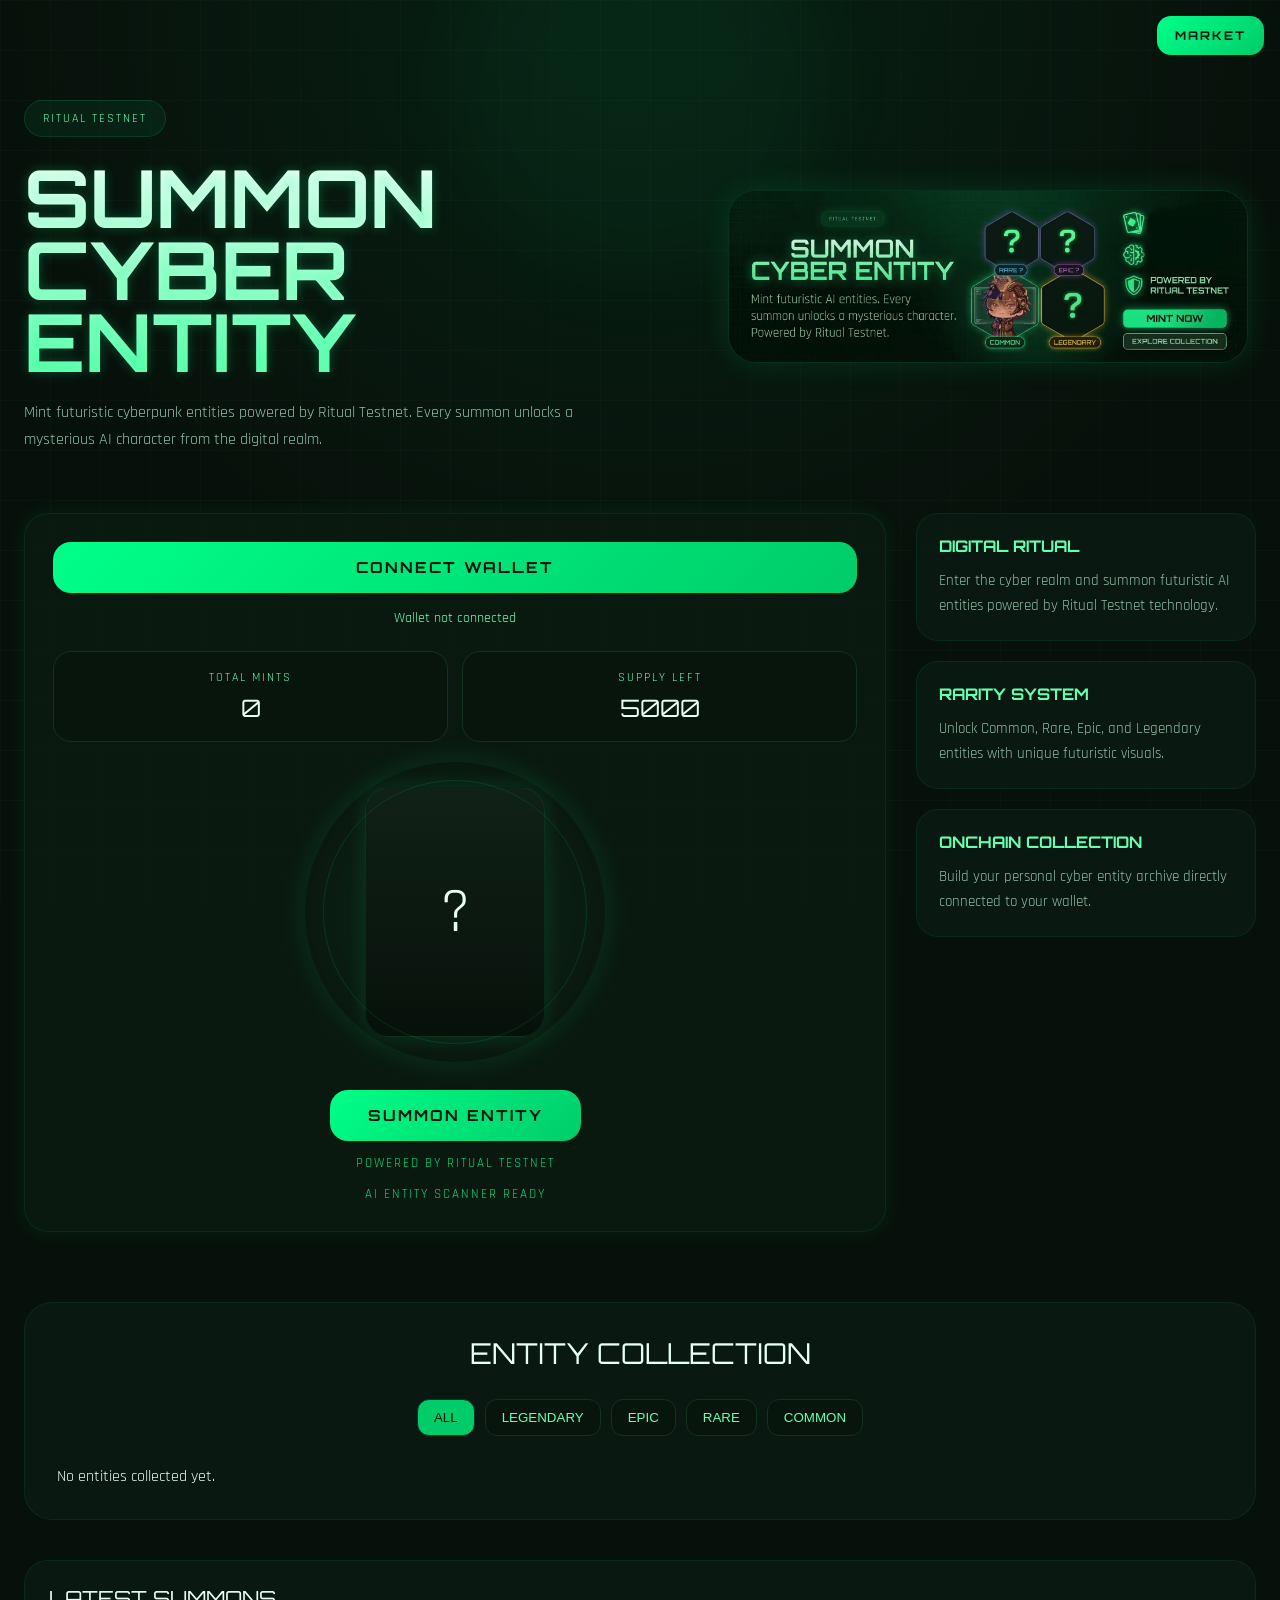
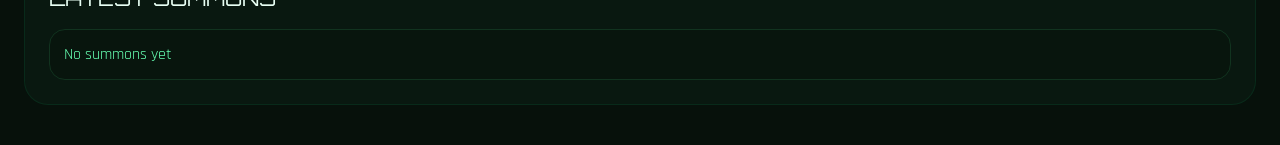
==== index.html @ ba58b35c "Add files via upload" ====
<meta name='viewport' content='width=device-width, initial-scale=1'/><!DOCTYPE html>
<html lang="en">

<head>

<meta charset="UTF-8" />

<meta
name="viewport"
content="width=device-width, initial-scale=1.0"
/>

<title>Ritual Cyberpunk NFT</title>

<link
rel="stylesheet"
href="style.css"
/>

<link
href="https://fonts.googleapis.com/css2?family=Orbitron:wght@400;700;900&family=Rajdhani:wght@400;600;700&display=swap"
rel="stylesheet"
/>

</head>

<body>

<!-- SCANLINE -->
<div class="scanline"></div>

<!-- ================= NAVBAR ================= -->

<div class="top-navbar">

<button
class="market-toggle"
onclick="toggleMarket()"
>
MARKET
</button>

</div>

<!-- ================= MARKET SIDEBAR ================= -->

<div
class="market-sidebar"
id="market-sidebar"
>

<div class="market-header">

<div class="market-title">
MARKET
</div>

<button
class="close-market"
onclick="toggleMarket()"
>
✕
</button>

</div>

<div
class="market-grid"
id="market-grid"
>

<!-- MARKET ITEMS AUTO -->

</div>

</div>

<!-- ================= MAIN ================= -->

<div class="container">

<!-- ================= HERO ================= -->

<div class="hero">

<div class="hero-left">

<div class="badge">
RITUAL TESTNET
</div>

<h1>
SUMMON<br>
CYBER ENTITY
</h1>

<p>
Mint futuristic cyberpunk entities powered by Ritual Testnet.
Every summon unlocks a mysterious AI character from the digital realm.
</p>

</div>

<!-- HERO BANNER -->

<div class="hero-banner">

<div class="banner-wrap">

<img
src="assets/banner.png"
class="side-banner"
/>

<div class="banner-overlay"></div>

</div>

</div>

</div>

<!-- ================= MAIN UI ================= -->

<div class="top-ui">

<!-- LEFT -->

<div class="wallet-card">

<!-- CONNECT -->

<button
id="connect-wallet"
class="connect-btn"
>
CONNECT WALLET
</button>

<div id="wallet-address">
Wallet not connected
</div>

<!-- STATS -->

<div class="stats-row">

<div class="stat-box">

<div class="stat-label">
TOTAL MINTS
</div>

<div
class="stat-value"
id="mint-count"
>
0
</div>

</div>

<div class="stat-box">

<div class="stat-label">
SUPPLY LEFT
</div>

<div
class="stat-value"
id="live-supply"
>
5000
</div>

</div>

</div>

<!-- SUMMON -->

<div class="summon-wrapper">

<div class="summon-area">

<div class="summon-circle">

<div
class="ritual-card"
id="gacha-display"
>
?
</div>

</div>

</div>

<button
class="mint-btn"
id="mint-button"
>
SUMMON ENTITY
</button>

<div class="mint-desc">
POWERED BY RITUAL TESTNET
</div>

<div
class="scan-status"
id="scan-text"
>
AI ENTITY SCANNER READY
</div>

</div>

</div>

<!-- RIGHT SIDE INFO -->

<div class="info-panel">

<div class="info-card">

<h3>
DIGITAL RITUAL
</h3>

<p>
Enter the cyber realm and summon futuristic AI entities powered by Ritual Testnet technology.
</p>

</div>

<div class="info-card">

<h3>
RARITY SYSTEM
</h3>

<p>
Unlock Common, Rare, Epic, and Legendary entities with unique futuristic visuals.
</p>

</div>

<div class="info-card">

<h3>
ONCHAIN COLLECTION
</h3>

<p>
Build your personal cyber entity archive directly connected to your wallet.
</p>

</div>

</div>

</div>

<!-- ================= COLLECTION ================= -->

<div class="collection-section">

<div class="collection-title">
ENTITY COLLECTION
</div>

<div class="filter-tabs">

<button
class="filter-btn active"
data-filter="all"
>
ALL
</button>

<button
class="filter-btn"
data-filter="legendary"
>
LEGENDARY
</button>

<button
class="filter-btn"
data-filter="epic"
>
EPIC
</button>

<button
class="filter-btn"
data-filter="rare"
>
RARE
</button>

<button
class="filter-btn"
data-filter="common"
>
COMMON
</button>

</div>

<div
class="collection-grid"
id="collection-grid"
>

<div class="empty">
No entities collected yet.
</div>

</div>

</div>

<!-- ================= HISTORY ================= -->

<div class="history-box">

<div class="history-title">
LATEST SUMMONS
</div>

<div
class="history-list"
id="history-list"
>

<div class="history-item">
No summons yet
</div>

</div>

</div>

</div>

<!-- ================= MODAL ================= -->

<div
class="modal"
id="modal"
>

<div class="modal-content">

<div id="modal-card"></div>

<button
class="close-btn"
onclick="closeModal()"
>
Close
</button>

</div>

</div>

<!-- ================= SCRIPT ================= -->

<script>

function toggleMarket(){

document
.getElementById('market-sidebar')
.classList.toggle('active');

}

</script>

<script src="script.js"></script>

</body>
</html><style>/* ========= RESET ========= */

*{
margin:0;
padding:0;
box-sizing:border-box;
}

img{
max-width:100%;
display:block;
}

/* ========= ROOT ========= */

:root{

--bg-primary:#07110b;
--bg-secondary:#0b1a12;
--bg-card:#102117;

--neon-green:#00ff88;
--neon-green2:#00cc6a;
--neon-green3:#66ffb2;

--text:#e8fff4;
--text-dim:#8fbfa7;
}

/* ========= BASE ========= */

html{
scroll-behavior:smooth;
}

body{

font-family:'Rajdhani',sans-serif;

background:
radial-gradient(circle at top,#00ff8812,transparent 35%),
#07110b;

color:var(--text);

overflow-x:hidden;

min-height:100vh;

position:relative;
}

/* ========= GRID ========= */

body::before{

content:'';

position:fixed;
inset:0;

background:
linear-gradient(rgba(255,255,255,.02) 1px,transparent 1px),
linear-gradient(90deg,rgba(255,255,255,.02) 1px,transparent 1px);

background-size:50px 50px;

pointer-events:none;

z-index:-2;
}

/* ========= SOFT GLOW ========= */

body::after{

content:'';

position:fixed;

top:-100px;
left:50%;

transform:translateX(-50%);

width:380px;
height:380px;

background:#00ff8810;

filter:blur(45px);

border-radius:50%;

pointer-events:none;

z-index:-3;

opacity:.5;
}

/* ========= SCANLINE ========= */

.scanline{

position:fixed;
inset:0;

pointer-events:none;

background:
linear-gradient(
to bottom,
transparent 96%,
rgba(0,255,136,.03) 100%
);

background-size:100% 8px;

opacity:.06;

z-index:9999;
}

/* ========= CONTAINER ========= */

.container{
max-width:1400px;
margin:auto;
padding:40px 24px;
}

/* ========= NAVBAR ========= */

.top-navbar{

position:fixed;

top:16px;
right:16px;

z-index:9999;
}

/* ========= BUTTONS ========= */

.market-toggle,
.connect-btn,
.mint-btn,
.buy-btn{

background:
linear-gradient(
135deg,
#00ff88,
#00cc6a
);

color:#02150b;

font-family:'Orbitron';

font-weight:700;

cursor:pointer;

border:none;

transition:.25s ease;

will-change:transform;
}

.market-toggle{

padding:12px 18px;

border-radius:14px;

font-size:.75rem;

letter-spacing:2px;
}

.market-toggle:hover,
.connect-btn:hover,
.mint-btn:hover,
.buy-btn:hover{

transform:translateY(-2px);
}

/* ========= MARKET ========= */

.market-sidebar{

position:fixed;

top:0;
right:-430px;

width:430px;

height:100vh;

background:#08150df2;

border-left:
1px solid rgba(0,255,136,.12);

padding:24px;

overflow-y:auto;

z-index:99999;

transition:right .3s ease;
}

.market-sidebar.active{
right:0;
}

.market-header{

display:flex;

justify-content:space-between;

align-items:center;

margin-bottom:25px;
}

.market-title{

font-size:1.1rem;

font-family:'Orbitron';

letter-spacing:2px;

color:#66ffb2;
}

.close-market{

background:none;

border:none;

color:#66ffb2;

font-size:1.5rem;

cursor:pointer;
}

/* ========= HERO ========= */

.hero{

display:grid;

grid-template-columns:1.1fr .9fr;

gap:40px;

align-items:center;

padding-top:60px;

margin-bottom:60px;
}

.hero-left{
text-align:left;
}

.badge{

display:inline-block;

padding:10px 18px;

border-radius:999px;

background:#00ff8810;

border:1px solid #00ff8822;

font-size:.75rem;

letter-spacing:2px;

color:#66ffb2;

margin-bottom:24px;
}

.hero h1{

font-size:5rem;

font-family:'Orbitron';

line-height:.9;

background:
linear-gradient(
180deg,
#ffffff,
#66ffb2
);

-webkit-background-clip:text;
-webkit-text-fill-color:transparent;

text-shadow:
0 0 12px #00ff8844;
}

.hero p{

margin-top:22px;

max-width:600px;

font-size:1rem;

line-height:1.7;

color:var(--text-dim);
}

/* ========= HERO BANNER ========= */

.hero-banner{

display:flex;
justify-content:center;
align-items:center;
}

.banner-wrap{

position:relative;

width:100%;

max-width:520px;

border-radius:28px;

overflow:hidden;

border:1px solid rgba(0,255,136,.12);

background:#08150d;

box-shadow:
0 0 30px rgba(0,255,136,.12);

transition:.3s ease;
}

.banner-wrap:hover{

transform:translateY(-4px);

box-shadow:
0 0 45px rgba(0,255,136,.2);
}

.side-banner{

width:100%;
height:auto;

display:block;

object-fit:cover;
}

.banner-overlay{

position:absolute;
inset:0;

background:
linear-gradient(
180deg,
transparent,
rgba(0,0,0,.15)
);

pointer-events:none;
}

/* ========= MAIN ========= */

.top-ui{

display:grid;

grid-template-columns:1fr 340px;

gap:30px;

align-items:start;
}

/* ========= CARD ========= */

.wallet-card{

background:#0b1a12ee;

border:1px solid rgba(0,255,136,.08);

border-radius:24px;

padding:28px;

text-align:center;

overflow:hidden;

box-shadow:
0 0 20px rgba(0,255,136,.08);
}

/* ========= CONNECT ========= */

.connect-btn{

width:100%;

padding:16px;

border-radius:18px;

letter-spacing:2px;

font-size:.95rem;
}

#wallet-address{

margin-top:16px;

font-size:.9rem;

color:#66ffb2;
}

/* ========= STATS ========= */

.stats-row{

display:grid;

grid-template-columns:1fr 1fr;

gap:14px;

margin-top:24px;
}

.stat-box{

background:#08150d;

border:1px solid #11331f;

padding:18px;

border-radius:18px;
}

.stat-label{

font-size:.75rem;

letter-spacing:2px;

color:#66ffb2;
}

.stat-value{

margin-top:8px;

font-size:1.5rem;

font-family:'Orbitron';
}

/* ========= SUMMON ========= */

.summon-wrapper{
text-align:center;
}

.summon-area{

display:flex;
justify-content:center;
align-items:center;

margin-top:20px;
}

.summon-circle{

width:300px;
height:300px;

border-radius:50%;

position:relative;

display:flex;
justify-content:center;
align-items:center;

background:
radial-gradient(
circle,
#00ff8815,
transparent 70%
);

box-shadow:
0 0 30px rgba(0,255,136,.12);
}

.summon-circle::before{

content:'';

position:absolute;

inset:18px;

border-radius:50%;

border:
1px solid rgba(0,255,136,.12);

animation:
spin 18s linear infinite;
}

@keyframes spin{

from{
transform:rotate(0deg);
}

to{
transform:rotate(360deg);
}
}

/* ========= RITUAL CARD ========= */

.ritual-card{

width:180px;
height:250px;

border-radius:24px;

background:
linear-gradient(
180deg,
#102117,
#07110b
);

border:1px solid rgba(0,255,136,.08);

display:flex;
justify-content:center;
align-items:center;

font-size:4rem;

overflow:hidden;

box-shadow:
0 0 20px rgba(0,255,136,.12);

animation:
floatCard 5s ease-in-out infinite;
}

@keyframes floatCard{

0%{
transform:translateY(0px);
}

50%{
transform:translateY(-5px);
}

100%{
transform:translateY(0px);
}
}

.ritual-card img{

width:100%;
height:100%;

object-fit:cover;
}

/* ========= MINT ========= */

.mint-btn{

margin-top:28px;

padding:16px 38px;

border-radius:18px;

letter-spacing:2px;

font-size:.95rem;
}

.mint-desc,
.scan-status{

margin-top:14px;

letter-spacing:2px;

color:#00ff88;

font-size:.82rem;

opacity:.85;
}

/* ========= INFO PANEL ========= */

.info-panel{

display:flex;

flex-direction:column;

gap:20px;
}

.info-card{

background:#0b1a12dd;

border:1px solid rgba(0,255,136,.08);

border-radius:22px;

padding:22px;
}

.info-card h3{

font-family:'Orbitron';

font-size:1rem;

margin-bottom:12px;

color:#66ffb2;
}

.info-card p{

font-size:.92rem;

line-height:1.7;

color:var(--text-dim);
}

/* ========= COLLECTION ========= */

.collection-section{

margin-top:70px;

background:#0b1a12dd;

border:
1px solid rgba(0,255,136,.08);

border-radius:28px;

padding:32px;
}

.collection-title{

font-size:1.8rem;

font-family:'Orbitron';

margin-bottom:28px;

text-align:center;
}

.filter-tabs{

display:flex;

justify-content:center;

gap:10px;

flex-wrap:wrap;

margin-bottom:30px;
}

.filter-btn{

padding:10px 16px;

border:none;

border-radius:12px;

cursor:pointer;

background:#08150d;

border:1px solid #11331f;

color:#66ffb2;

transition:.2s;
}

.filter-btn.active{

background:#00cc6a;

color:#02150b;
}

/* ========= NFT ========= */

.collection-grid{

display:grid;

grid-template-columns:
repeat(auto-fill,minmax(220px,1fr));

gap:22px;
}

.nft-card{

background:
linear-gradient(
180deg,
#102117,
#07110b
);

border-radius:22px;

overflow:hidden;

border:1px solid rgba(0,255,136,.08);

transition:transform .25s ease;
}

.nft-card:hover{
transform:translateY(-4px);
}

.nft-image{
height:240px;
overflow:hidden;
}

.nft-image img{

width:100%;
height:100%;

object-fit:cover;

transition:transform .3s ease;
}

.nft-card:hover img{
transform:scale(1.03);
}

.nft-info{
padding:18px;
}

/* ========= HISTORY ========= */

.history-box{

margin-top:40px;

background:#0b1a12dd;

border:
1px solid rgba(0,255,136,.08);

border-radius:24px;

padding:24px;
}

.history-title{

font-size:1.3rem;

font-family:'Orbitron';

margin-bottom:18px;
}

.history-list{

display:flex;

flex-direction:column;

gap:12px;
}

.history-item{

padding:14px;

border-radius:16px;

background:#08150d;

border:1px solid #11331f;

color:#66ffb2;
}

/* ========= MODAL ========= */

.modal{

display:none;

position:fixed;
inset:0;

background:#000000cc;

justify-content:center;
align-items:center;

z-index:99999;
}

.modal.active{
display:flex;
}

.modal-content{

background:#08150d;

border:1px solid #00ff8833;

padding:32px;

border-radius:26px;

text-align:center;
}

/* ========= MOBILE ========= */

@media(max-width:980px){

.container{
padding:18px;
}

/* HERO */

.hero{

grid-template-columns:1fr;

gap:24px;

padding-top:28px;

text-align:center;
}

.hero-left{
text-align:center;
}

.hero h1{
font-size:2.6rem;
line-height:1;
}

.hero p{
font-size:.92rem;
margin-inline:auto;
}

/* BANNER */

.banner-wrap{
max-width:100%;
}

/* LAYOUT */

.top-ui{
grid-template-columns:1fr;
gap:24px;
}

/* CARD */

.wallet-card{
padding:20px;
}

/* SUMMON */

.summon-area{
margin-top:10px;
}

.summon-circle{
width:260px;
height:260px;
}

.ritual-card{
width:145px;
height:205px;
font-size:3rem;
}

/* BUTTON */

.mint-btn{
width:100%;
padding:16px;
margin-top:24px;
}

/* TEXT */

.mint-desc,
.scan-status{
font-size:.72rem;
}

/* STATS */

.stats-row{
grid-template-columns:1fr;
}

/* INFO PANEL */

.info-panel{
gap:16px;
}

/* MARKET */

.market-sidebar{
width:100%;
right:-100%;
padding:20px;
}

/* COLLECTION */

.collection-section{
padding:20px;
margin-top:50px;
}

.collection-grid{
grid-template-columns:1fr;
gap:18px;
}

.nft-image{
height:220px;
}

/* HISTORY */

.history-box{
padding:20px;
}

/* NAVBAR */

.top-navbar{
top:10px;
right:10px;
}

.market-toggle{
padding:10px 14px;
font-size:.65rem;
}
}</style><script>const nftDatabase = [

{
id:1,
name:'Cat Signal Bronze',
rarity:'legendary',
price:'2.5 ETH',
image:'assets/nft1.png'
},

{
id:2,
name:'Cyber Oni',
rarity:'epic',
price:'1.2 ETH',
image:'assets/nft2.png'
},

{
id:3,
name:'Void Android',
rarity:'rare',
price:'0.6 ETH',
image:'assets/nft3.png'
},

{
id:4,
name:'Neon Rabbit',
rarity:'common',
price:'0.2 ETH',
image:'assets/nft4.png'
}

];

/* ========= STORAGE ========= */

let collection =
JSON.parse(
localStorage.getItem('ritualCollection')
) || {};

let totalMints =
Number(
localStorage.getItem('ritualMints')
) || 0;

let marketItems =
JSON.parse(
localStorage.getItem('ritualMarket')
) || [];

/* ========= WALLET STATE ========= */

let connectedWallet =
localStorage.getItem('ritualWallet') || null;

/* ========= ELEMENTS ========= */

const collectionGrid =
document.getElementById('collection-grid');

const marketGrid =
document.getElementById('market-grid');

const mintCount =
document.getElementById('mint-count');

const historyList =
document.getElementById('history-list');

const walletBtn =
document.getElementById('connect-wallet');

const walletAddress =
document.getElementById('wallet-address');

/* ========= SAVE ========= */

function saveData(){

localStorage.setItem(
'ritualCollection',
JSON.stringify(collection)
);

localStorage.setItem(
'ritualMints',
totalMints
);

localStorage.setItem(
'ritualMarket',
JSON.stringify(marketItems)
);

}

/* ========= WALLET UI ========= */

function updateWalletUI(){

if(connectedWallet){

walletBtn.innerText =
'DISCONNECT';

walletBtn.classList.add('connected');

walletAddress.innerText =
connectedWallet.slice(0,6)
+
'...'
+
connectedWallet.slice(-4);

}

else{

walletBtn.innerText =
'CONNECT WALLET';

walletBtn.classList.remove('connected');

walletAddress.innerText =
'Wallet not connected';

}

}

/* ========= CONNECT / DISCONNECT ========= */

walletBtn.addEventListener(
'click',
async()=>{

if(connectedWallet){

connectedWallet = null;

localStorage.removeItem(
'ritualWallet'
);

updateWalletUI();

addHistory(
'WALLET DISCONNECTED'
);

return;

}

if(!window.ethereum){

alert('No wallet detected');

return;

}

try{

const accounts =
await ethereum.request({

method:'eth_requestAccounts'

});

connectedWallet =
accounts[0];

localStorage.setItem(
'ritualWallet',
connectedWallet
);

updateWalletUI();

addHistory(
'WALLET CONNECTED'
);

}

catch(err){

console.log(err);

alert(
'Connection cancelled'
);

}

}
);

/* ========= AUTO DETECT WALLET ========= */

if(window.ethereum){

ethereum.on(
'accountsChanged',
(accounts)=>{

if(accounts.length > 0){

connectedWallet =
accounts[0];

localStorage.setItem(
'ritualWallet',
connectedWallet
);

}

else{

connectedWallet = null;

localStorage.removeItem(
'ritualWallet'
);

}

updateWalletUI();

}
);

}

/* ========= MARKET TOGGLE ========= */

function toggleMarket(){

document
.getElementById('market-sidebar')
.classList.toggle('active');

}

/* ========= RANDOM NFT ========= */

function getRandomNFT(){

const rand = Math.random()*100;

if(rand < 1){

return nftDatabase[0];

}

else if(rand < 10){

return nftDatabase[1];

}

else if(rand < 40){

return nftDatabase[2];

}

return nftDatabase[3];

}

/* ========= STATS ========= */

function updateStats(){

if(mintCount){

mintCount.innerText =
totalMints;

}

const supply =
document.getElementById('live-supply');

if(supply){

supply.innerText =
5000 - totalMints;

}

}

/* ========= SOUND ========= */

function playSummonSound(){

const audio =
new Audio(
'https://actions.google.com/sounds/v1/science_fiction/alien_beam.ogg'
);

audio.volume = 0.4;

audio.play();

}

/* ========= PARTICLES ========= */

function createParticles(){

for(let i=0;i<25;i++){

const particle =
document.createElement('div');

particle.className =
'particle';

particle.style.left =
Math.random()*100 + 'vw';

particle.style.animationDuration =
(2 + Math.random()*3) + 's';

particle.style.opacity =
Math.random();

document.body.appendChild(particle);

setTimeout(()=>{

particle.remove();

},4000);

}

}

/* ========= FLASH ========= */

function cinematicFlash(){

const flash =
document.createElement('div');

flash.className =
'flash active';

document.body.appendChild(flash);

setTimeout(()=>{

flash.remove();

},700);

}

/* ========= HISTORY ========= */

function addHistory(text){

if(!historyList) return;

const item =
document.createElement('div');

item.className =
'history-item';

item.innerText = text;

historyList.prepend(item);

if(historyList.children.length > 8){

historyList.lastChild.remove();

}

}

/* ========= SUMMON NFT ========= */

async function summonNFT(){

const display =
document.getElementById('gacha-display');

const scanText =
document.getElementById('scan-text');

display.classList.add('summoning');

playSummonSound();

createParticles();

if(scanText){

scanText.innerText =
'AI ENTITY SCANNING...';

}

const spinImages =
nftDatabase.map(n=>n.image);

let i = 0;

const spin = setInterval(()=>{

display.innerHTML = `
<img src="${spinImages[i % spinImages.length]}">
`;

i++;

},120);

await new Promise(
r=>setTimeout(r,2500)
);

clearInterval(spin);

display.classList.remove('summoning');

cinematicFlash();

const nft = getRandomNFT();

display.innerHTML = `
<img src="${nft.image}">
`;

display.className =
`ritual-card ${nft.rarity}`;

collection[nft.id] =
(collection[nft.id] || 0) + 1;

totalMints++;

saveData();

updateStats();

renderCollection();

showModal(nft);

addHistory(
`SUMMONED ${nft.name} • ${nft.rarity.toUpperCase()}`
);

if(scanText){

scanText.innerText =
`${nft.rarity.toUpperCase()} ENTITY DETECTED`;

}

setTimeout(()=>{

if(scanText){

scanText.innerText =
'AI ENTITY SCANNER READY';

}

},3000);

}

/* ========= COLLECTION ========= */

function renderCollection(filter='all'){

const items =
Object.entries(collection);

if(items.length === 0){

collectionGrid.innerHTML = `
<div class="empty">
No entities collected yet.
</div>
`;

return;

}

collectionGrid.innerHTML = '';

items.forEach(([id,count])=>{

const nft =
nftDatabase.find(
n=>n.id == id
);

if(
filter !== 'all'
&&
nft.rarity !== filter
){
return;
}

const card =
document.createElement('div');

card.className =
`nft-card ${nft.rarity}`;

card.innerHTML = `

<div class="nft-count">
x${count}
</div>

<div class="nft-image">
<img src="${nft.image}">
</div>

<div class="nft-info">

<div class="nft-name">
${nft.name}
</div>

<div class="nft-rarity">
${nft.rarity.toUpperCase()}
</div>

<div class="market-price">
${nft.price}
</div>

<button
class="buy-btn"
onclick="listToMarket(${nft.id})"
>
SELL ON MARKET
</button>

</div>
`;

collectionGrid.appendChild(card);

});

}

/* ========= LIST NFT ========= */

function listToMarket(id){

const nft =
nftDatabase.find(
n=>n.id == id
);

if(
!collection[id]
||
collection[id] <= 0
){
return;
}

collection[id]--;

marketItems.push({

id:nft.id,
name:nft.name,
rarity:nft.rarity,
price:nft.price,
image:nft.image,
seller:'0x' +
Math.random()
.toString(16)
.slice(2,8)

});

if(collection[id] <= 0){

delete collection[id];

}

saveData();

renderCollection();

renderMarket();

addHistory(
`LISTED ${nft.name} ON BLACK MARKET`
);

}

/* ========= MARKET ========= */

function renderMarket(){

if(!marketGrid) return;

if(marketItems.length === 0){

marketGrid.innerHTML = `
<div class="empty">
No market listings yet.
</div>
`;

return;

}

marketGrid.innerHTML = '';

marketItems.forEach((item,index)=>{

const card =
document.createElement('div');

card.className =
'market-card';

card.innerHTML = `

<div class="market-image">
<img src="${item.image}">
</div>

<div class="market-info">

<div class="market-name">
${item.name}
</div>

<div class="nft-rarity">
${item.rarity.toUpperCase()}
</div>

<div class="market-price">
${item.price}
</div>

<div class="seller-tag">
SELLER: ${item.seller}
</div>

<button
class="buy-btn"
onclick="buyMarketItem(${index})"
>
BUY ENTITY
</button>

</div>
`;

marketGrid.appendChild(card);

});

}

/* ========= BUY NFT ========= */

function buyMarketItem(index){

const item =
marketItems[index];

collection[item.id] =
(collection[item.id] || 0) + 1;

marketItems.splice(index,1);

saveData();

renderCollection();

renderMarket();

addHistory(
`PURCHASED ${item.name}`
);

}

/* ========= MODAL ========= */

function showModal(nft){

const modal =
document.getElementById('modal');

const modalCard =
document.getElementById('modal-card');

modalCard.innerHTML = `

<div class="nft-card ${nft.rarity} modal-card">

<div class="nft-image">
<img src="${nft.image}">
</div>

<div class="nft-info">

<div class="nft-name">
${nft.name}
</div>

<div class="nft-rarity">
${nft.rarity.toUpperCase()}
</div>

<div class="market-price">
${nft.price}
</div>

</div>

</div>
`;

modal.classList.add('active');

}

function closeModal(){

document
.getElementById('modal')
.classList.remove('active');

}

/* ========= FILTER ========= */

document
.querySelectorAll('.filter-btn')
.forEach(btn=>{

btn.addEventListener('click',()=>{

document
.querySelectorAll('.filter-btn')
.forEach(
b=>b.classList.remove('active')
);

btn.classList.add('active');

renderCollection(
btn.dataset.filter
);

});

});

/* ========= MINT ========= */

document
.getElementById('mint-button')
.addEventListener(
'click',
async()=>{

if(!connectedWallet){

alert(
'Connect wallet first'
);

return;

}

try{

const chainId =
await ethereum.request({

method:'eth_chainId'

});

if(chainId !== '0xaa36a7'){

alert(
'Switch to Sepolia Testnet'
);

return;

}

const mintBtn =
document.getElementById('mint-button');

mintBtn.innerText =
'CONFIRM TRANSACTION';

await ethereum.request({

method:'eth_sendTransaction',

params:[{

from:connectedWallet,

to:connectedWallet,

value:'0x38D7EA4C68000'

}]

});

mintBtn.innerText =
'AI SCANNING...';

await summonNFT();

mintBtn.innerText =
'SUMMON ENTITY';

}

catch(err){

console.log(err);

alert(
'Transaction cancelled'
);

document
.getElementById('mint-button')
.innerText =
'SUMMON ENTITY';

}

}
);

/* ========= INIT ========= */

renderCollection();

renderMarket();

updateStats();

updateWalletUI();</script>
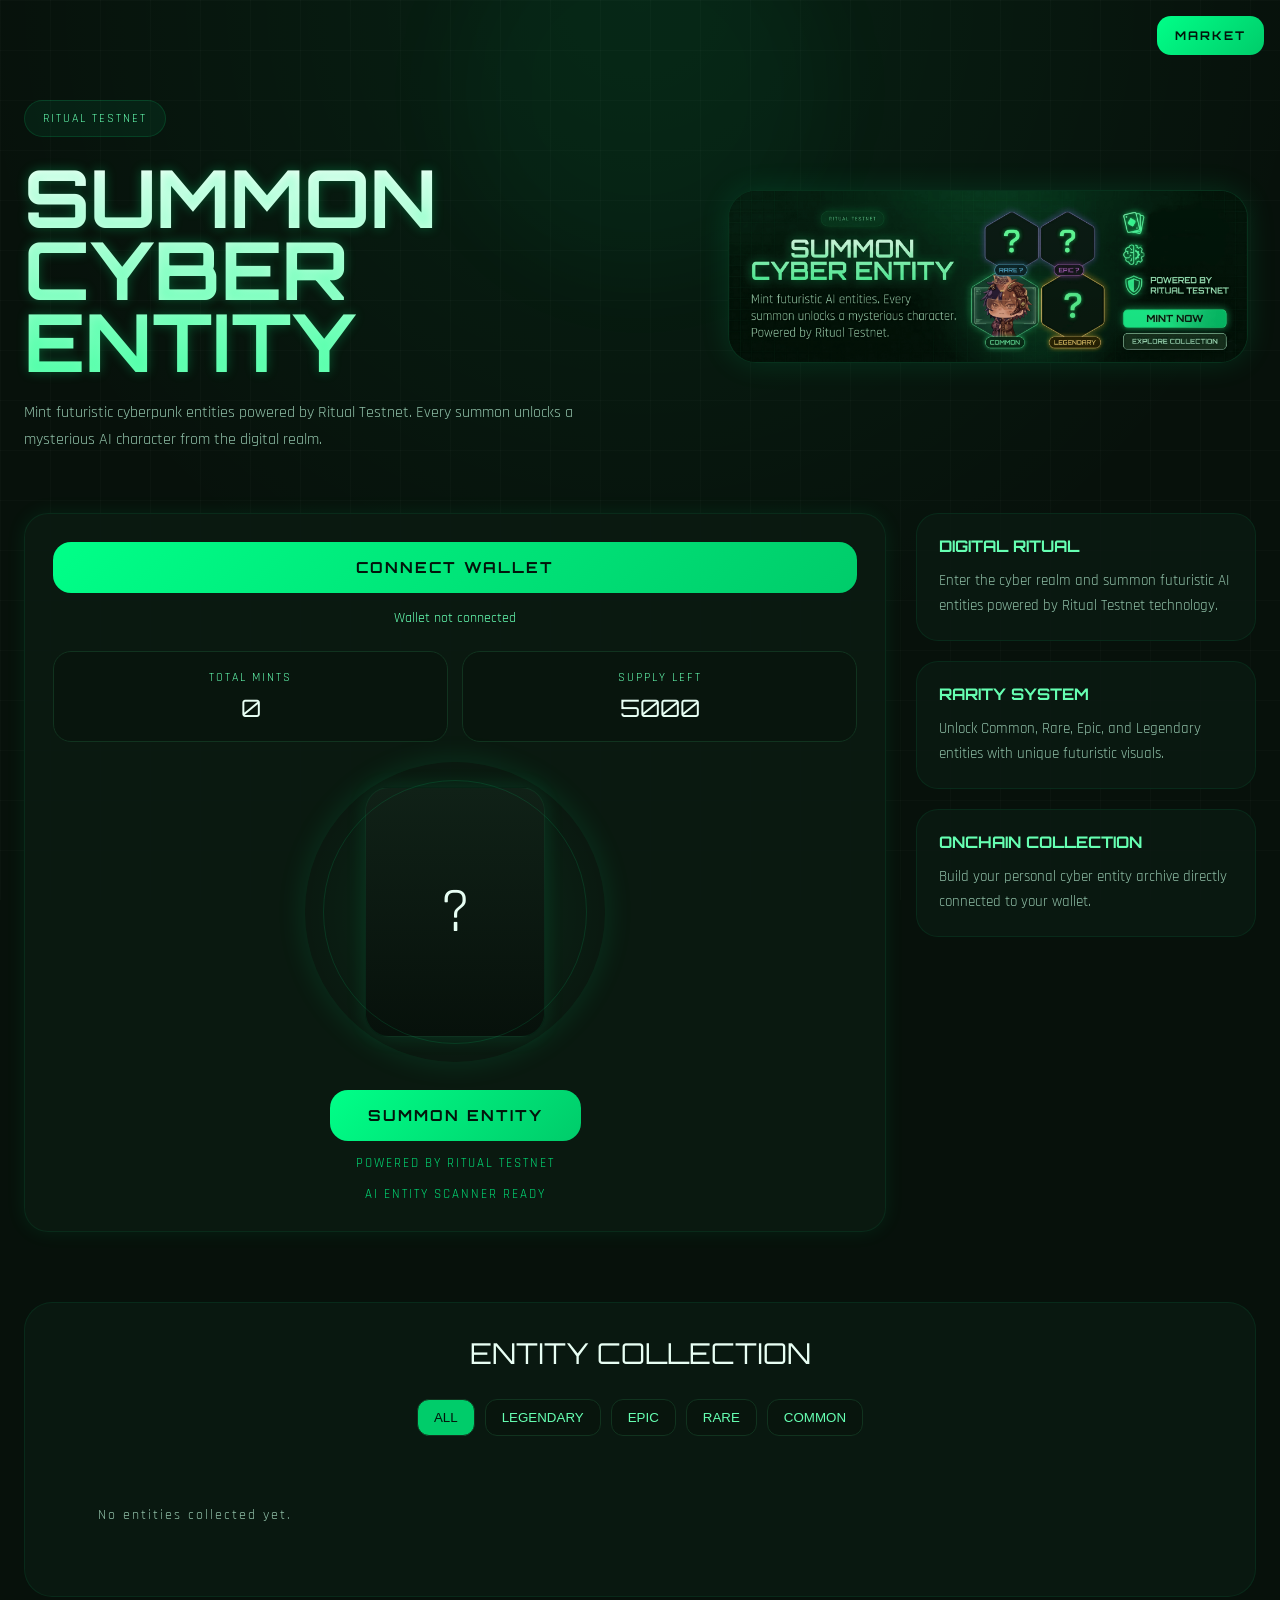
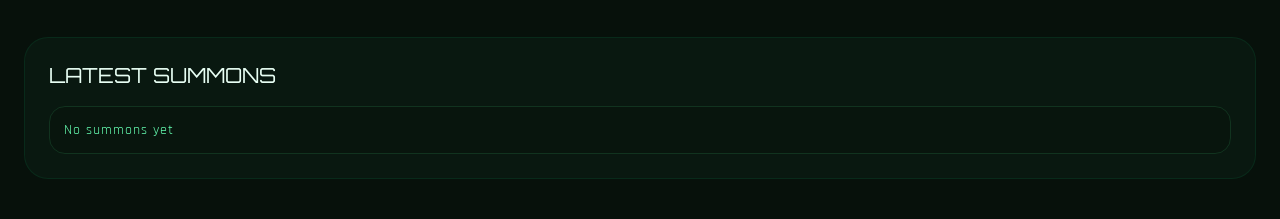
==== commit 7161ab8f: "Add files via upload" ====
--- a/index.html
+++ b/index.html
@@ -1,26 +1,1242 @@
-<meta name='viewport' content='width=device-width, initial-scale=1'/><!DOCTYPE html>
+<!DOCTYPE html>
 <html lang="en">
 
 <head>
 
 <meta charset="UTF-8" />
 
-<meta
-name="viewport"
-content="width=device-width, initial-scale=1.0"
+<!-- FIX #6: Hapus duplikat viewport meta, tinggal satu -->
+<meta name="viewport" content="width=device-width, initial-scale=1.0" />
+
+<title>Ritual Cyberpunk NFT</title>
+
+<!-- FIX #7: Hapus <link href="style.css"> yang 404 karena CSS sudah inline -->
+
+<link
+  href="https://fonts.googleapis.com/css2?family=Orbitron:wght@400;700;900&family=Rajdhani:wght@400;600;700&display=swap"
+  rel="stylesheet"
 />
 
-<title>Ritual Cyberpunk NFT</title>
-
-<link
-rel="stylesheet"
-href="style.css"
-/>
-
-<link
-href="https://fonts.googleapis.com/css2?family=Orbitron:wght@400;700;900&family=Rajdhani:wght@400;600;700&display=swap"
-rel="stylesheet"
-/>
+<style>
+
+/* ========= RESET ========= */
+
+*{
+margin:0;
+padding:0;
+box-sizing:border-box;
+}
+
+img{
+max-width:100%;
+display:block;
+}
+
+/* ========= ROOT ========= */
+
+:root{
+
+--bg-primary:#07110b;
+--bg-secondary:#0b1a12;
+--bg-card:#102117;
+
+--neon-green:#00ff88;
+--neon-green2:#00cc6a;
+--neon-green3:#66ffb2;
+
+--text:#e8fff4;
+--text-dim:#8fbfa7;
+}
+
+/* ========= BASE ========= */
+
+html{
+scroll-behavior:smooth;
+}
+
+body{
+
+font-family:'Rajdhani',sans-serif;
+
+background:
+radial-gradient(circle at top,#00ff8812,transparent 35%),
+#07110b;
+
+color:var(--text);
+
+overflow-x:hidden;
+
+min-height:100vh;
+
+position:relative;
+}
+
+/* ========= GRID ========= */
+
+body::before{
+
+content:'';
+
+position:fixed;
+inset:0;
+
+background:
+linear-gradient(rgba(255,255,255,.02) 1px,transparent 1px),
+linear-gradient(90deg,rgba(255,255,255,.02) 1px,transparent 1px);
+
+background-size:50px 50px;
+
+pointer-events:none;
+
+z-index:-2;
+}
+
+/* ========= SOFT GLOW ========= */
+
+body::after{
+
+content:'';
+
+position:fixed;
+
+top:-100px;
+left:50%;
+
+transform:translateX(-50%);
+
+width:380px;
+height:380px;
+
+background:#00ff8810;
+
+filter:blur(45px);
+
+border-radius:50%;
+
+pointer-events:none;
+
+z-index:-3;
+
+opacity:.5;
+}
+
+/* ========= SCANLINE ========= */
+
+.scanline{
+
+position:fixed;
+inset:0;
+
+pointer-events:none;
+
+background:
+linear-gradient(
+to bottom,
+transparent 96%,
+rgba(0,255,136,.03) 100%
+);
+
+background-size:100% 8px;
+
+opacity:.06;
+
+z-index:9999;
+}
+
+/* ========= CONTAINER ========= */
+
+.container{
+max-width:1400px;
+margin:auto;
+padding:40px 24px;
+}
+
+/* ========= NAVBAR ========= */
+
+.top-navbar{
+
+position:fixed;
+
+top:16px;
+right:16px;
+
+z-index:9999;
+}
+
+/* ========= BUTTONS ========= */
+
+.market-toggle,
+.connect-btn,
+.mint-btn,
+.buy-btn{
+
+background:
+linear-gradient(
+135deg,
+#00ff88,
+#00cc6a
+);
+
+color:#02150b;
+
+font-family:'Orbitron';
+
+font-weight:700;
+
+cursor:pointer;
+
+border:none;
+
+transition:.25s ease;
+
+will-change:transform;
+}
+
+.market-toggle{
+
+padding:12px 18px;
+
+border-radius:14px;
+
+font-size:.75rem;
+
+letter-spacing:2px;
+}
+
+.market-toggle:hover,
+.connect-btn:hover,
+.mint-btn:hover,
+.buy-btn:hover{
+
+transform:translateY(-2px);
+}
+
+/* ========= MARKET ========= */
+
+.market-sidebar{
+
+position:fixed;
+
+top:0;
+right:-430px;
+
+width:430px;
+
+height:100vh;
+
+background:#08150df2;
+
+border-left:
+1px solid rgba(0,255,136,.12);
+
+padding:24px;
+
+overflow-y:auto;
+
+z-index:99999;
+
+transition:right .3s ease;
+}
+
+.market-sidebar.active{
+right:0;
+}
+
+.market-header{
+
+display:flex;
+
+justify-content:space-between;
+
+align-items:center;
+
+margin-bottom:25px;
+}
+
+.market-title{
+
+font-size:1.1rem;
+
+font-family:'Orbitron';
+
+letter-spacing:2px;
+
+color:#66ffb2;
+}
+
+.close-market{
+
+background:none;
+
+border:none;
+
+color:#66ffb2;
+
+font-size:1.5rem;
+
+cursor:pointer;
+}
+
+/* ========= HERO ========= */
+
+.hero{
+
+display:grid;
+
+grid-template-columns:1.1fr .9fr;
+
+gap:40px;
+
+align-items:center;
+
+padding-top:60px;
+
+margin-bottom:60px;
+}
+
+.hero-left{
+text-align:left;
+}
+
+.badge{
+
+display:inline-block;
+
+padding:10px 18px;
+
+border-radius:999px;
+
+background:#00ff8810;
+
+border:1px solid #00ff8822;
+
+font-size:.75rem;
+
+letter-spacing:2px;
+
+color:#66ffb2;
+
+margin-bottom:24px;
+}
+
+.hero h1{
+
+font-size:5rem;
+
+font-family:'Orbitron';
+
+line-height:.9;
+
+background:
+linear-gradient(
+180deg,
+#ffffff,
+#66ffb2
+);
+
+-webkit-background-clip:text;
+-webkit-text-fill-color:transparent;
+
+text-shadow:
+0 0 12px #00ff8844;
+}
+
+.hero p{
+
+margin-top:22px;
+
+max-width:600px;
+
+font-size:1rem;
+
+line-height:1.7;
+
+color:var(--text-dim);
+}
+
+/* ========= HERO BANNER ========= */
+
+.hero-banner{
+
+display:flex;
+justify-content:center;
+align-items:center;
+}
+
+.banner-wrap{
+
+position:relative;
+
+width:100%;
+
+max-width:520px;
+
+border-radius:28px;
+
+overflow:hidden;
+
+border:1px solid rgba(0,255,136,.12);
+
+background:#08150d;
+
+box-shadow:
+0 0 30px rgba(0,255,136,.12);
+
+transition:.3s ease;
+}
+
+.banner-wrap:hover{
+
+transform:translateY(-4px);
+
+box-shadow:
+0 0 45px rgba(0,255,136,.2);
+}
+
+.side-banner{
+
+width:100%;
+height:auto;
+
+display:block;
+
+object-fit:cover;
+}
+
+.banner-overlay{
+
+position:absolute;
+inset:0;
+
+background:
+linear-gradient(
+180deg,
+transparent,
+rgba(0,0,0,.15)
+);
+
+pointer-events:none;
+}
+
+/* ========= MAIN ========= */
+
+.top-ui{
+
+display:grid;
+
+grid-template-columns:1fr 340px;
+
+gap:30px;
+
+align-items:start;
+}
+
+/* ========= CARD ========= */
+
+.wallet-card{
+
+background:#0b1a12ee;
+
+border:1px solid rgba(0,255,136,.08);
+
+border-radius:24px;
+
+padding:28px;
+
+text-align:center;
+
+overflow:hidden;
+
+box-shadow:
+0 0 20px rgba(0,255,136,.08);
+}
+
+/* ========= CONNECT ========= */
+
+.connect-btn{
+
+width:100%;
+
+padding:16px;
+
+border-radius:18px;
+
+letter-spacing:2px;
+
+font-size:.95rem;
+
+transition:.25s ease;
+}
+
+/* FIX #1: Tambah CSS untuk state .connected — sebelumnya TIDAK ADA,
+   sehingga tombol tidak berubah visual saat wallet terconnect */
+.connect-btn.connected{
+background:
+linear-gradient(
+135deg,
+#ff4455,
+#cc1122
+);
+color:#fff;
+box-shadow:0 0 18px rgba(255,68,85,.35);
+}
+
+.connect-btn.connected:hover{
+box-shadow:0 0 28px rgba(255,68,85,.5);
+}
+
+#wallet-address{
+
+margin-top:16px;
+
+font-size:.9rem;
+
+color:#66ffb2;
+}
+
+/* ========= STATS ========= */
+
+.stats-row{
+
+display:grid;
+
+grid-template-columns:1fr 1fr;
+
+gap:14px;
+
+margin-top:24px;
+}
+
+.stat-box{
+
+background:#08150d;
+
+border:1px solid #11331f;
+
+padding:18px;
+
+border-radius:18px;
+}
+
+.stat-label{
+
+font-size:.75rem;
+
+letter-spacing:2px;
+
+color:#66ffb2;
+}
+
+.stat-value{
+
+margin-top:8px;
+
+font-size:1.5rem;
+
+font-family:'Orbitron';
+}
+
+/* ========= SUMMON ========= */
+
+.summon-wrapper{
+text-align:center;
+}
+
+.summon-area{
+
+display:flex;
+justify-content:center;
+align-items:center;
+
+margin-top:20px;
+}
+
+.summon-circle{
+
+width:300px;
+height:300px;
+
+border-radius:50%;
+
+position:relative;
+
+display:flex;
+justify-content:center;
+align-items:center;
+
+background:
+radial-gradient(
+circle,
+#00ff8815,
+transparent 70%
+);
+
+box-shadow:
+0 0 30px rgba(0,255,136,.12);
+}
+
+.summon-circle::before{
+
+content:'';
+
+position:absolute;
+
+inset:18px;
+
+border-radius:50%;
+
+border:
+1px solid rgba(0,255,136,.12);
+
+animation:
+spin 18s linear infinite;
+}
+
+@keyframes spin{
+
+from{
+transform:rotate(0deg);
+}
+
+to{
+transform:rotate(360deg);
+}
+}
+
+/* ========= RITUAL CARD ========= */
+
+.ritual-card{
+
+width:180px;
+height:250px;
+
+border-radius:24px;
+
+background:
+linear-gradient(
+180deg,
+#102117,
+#07110b
+);
+
+border:1px solid rgba(0,255,136,.08);
+
+display:flex;
+justify-content:center;
+align-items:center;
+
+font-size:4rem;
+
+overflow:hidden;
+
+box-shadow:
+0 0 20px rgba(0,255,136,.12);
+
+animation:
+floatCard 5s ease-in-out infinite;
+}
+
+@keyframes floatCard{
+
+0%{
+transform:translateY(0px);
+}
+
+50%{
+transform:translateY(-5px);
+}
+
+100%{
+transform:translateY(0px);
+}
+}
+
+.ritual-card img{
+
+width:100%;
+height:100%;
+
+object-fit:cover;
+}
+
+/* ========= MINT ========= */
+
+.mint-btn{
+
+margin-top:28px;
+
+padding:16px 38px;
+
+border-radius:18px;
+
+letter-spacing:2px;
+
+font-size:.95rem;
+}
+
+/* FIX #5: Style untuk mint-btn disabled saat summoning */
+.mint-btn:disabled{
+opacity:.5;
+cursor:not-allowed;
+transform:none;
+}
+
+.mint-desc,
+.scan-status{
+
+margin-top:14px;
+
+letter-spacing:2px;
+
+color:#00ff88;
+
+font-size:.82rem;
+
+opacity:.85;
+}
+
+/* ========= INFO PANEL ========= */
+
+.info-panel{
+
+display:flex;
+
+flex-direction:column;
+
+gap:20px;
+}
+
+.info-card{
+
+background:#0b1a12dd;
+
+border:1px solid rgba(0,255,136,.08);
+
+border-radius:22px;
+
+padding:22px;
+}
+
+.info-card h3{
+
+font-family:'Orbitron';
+
+font-size:1rem;
+
+margin-bottom:12px;
+
+color:#66ffb2;
+}
+
+.info-card p{
+
+font-size:.92rem;
+
+line-height:1.7;
+
+color:var(--text-dim);
+}
+
+/* ========= COLLECTION ========= */
+
+.collection-section{
+
+margin-top:70px;
+
+background:#0b1a12dd;
+
+border:
+1px solid rgba(0,255,136,.08);
+
+border-radius:28px;
+
+padding:32px;
+}
+
+.collection-title{
+
+font-size:1.8rem;
+
+font-family:'Orbitron';
+
+margin-bottom:28px;
+
+text-align:center;
+}
+
+.filter-tabs{
+
+display:flex;
+
+justify-content:center;
+
+gap:10px;
+
+flex-wrap:wrap;
+
+margin-bottom:30px;
+}
+
+.filter-btn{
+
+padding:10px 16px;
+
+border:none;
+
+border-radius:12px;
+
+cursor:pointer;
+
+background:#08150d;
+
+border:1px solid #11331f;
+
+color:#66ffb2;
+
+transition:.2s;
+}
+
+.filter-btn.active{
+
+background:#00cc6a;
+
+color:#02150b;
+}
+
+/* ========= NFT ========= */
+
+.collection-grid{
+
+display:grid;
+
+grid-template-columns:
+repeat(auto-fill,minmax(220px,1fr));
+
+gap:22px;
+}
+
+.nft-card{
+
+background:
+linear-gradient(
+180deg,
+#102117,
+#07110b
+);
+
+border-radius:22px;
+
+overflow:hidden;
+
+border:1px solid rgba(0,255,136,.08);
+
+transition:transform .25s ease;
+}
+
+.nft-card:hover{
+transform:translateY(-4px);
+}
+
+.nft-image{
+height:240px;
+overflow:hidden;
+}
+
+.nft-image img{
+
+width:100%;
+height:100%;
+
+object-fit:cover;
+
+transition:transform .3s ease;
+}
+
+.nft-card:hover img{
+transform:scale(1.03);
+}
+
+.nft-info{
+padding:18px;
+}
+
+/* ========= RARITY BORDERS ========= */
+
+.nft-card.legendary,
+.ritual-card.legendary{
+border-color:rgba(255,215,0,.4);
+box-shadow:0 0 20px rgba(255,215,0,.2);
+}
+
+.nft-card.epic,
+.ritual-card.epic{
+border-color:rgba(180,0,255,.4);
+box-shadow:0 0 20px rgba(180,0,255,.2);
+}
+
+.nft-card.rare,
+.ritual-card.rare{
+border-color:rgba(0,120,255,.4);
+box-shadow:0 0 20px rgba(0,120,255,.2);
+}
+
+.nft-name{
+font-family:'Orbitron';
+font-size:.85rem;
+margin-bottom:6px;
+color:var(--text);
+}
+
+.nft-rarity{
+font-size:.75rem;
+letter-spacing:2px;
+color:#66ffb2;
+margin-bottom:8px;
+}
+
+.market-price{
+font-family:'Orbitron';
+font-size:.9rem;
+color:#00ff88;
+margin-bottom:12px;
+}
+
+.nft-count{
+position:absolute;
+top:10px;
+right:10px;
+background:#00cc6a;
+color:#02150b;
+font-family:'Orbitron';
+font-size:.7rem;
+padding:4px 8px;
+border-radius:8px;
+font-weight:700;
+}
+
+.nft-card{
+position:relative;
+}
+
+.buy-btn{
+width:100%;
+padding:10px;
+border-radius:12px;
+font-size:.75rem;
+letter-spacing:1px;
+}
+
+/* ========= MARKET CARD ========= */
+
+.market-card{
+background:#0b1a12;
+border:1px solid rgba(0,255,136,.1);
+border-radius:18px;
+overflow:hidden;
+margin-bottom:16px;
+}
+
+.market-image{
+height:160px;
+overflow:hidden;
+}
+
+.market-image img{
+width:100%;
+height:100%;
+object-fit:cover;
+}
+
+.market-info{
+padding:14px;
+}
+
+.market-name{
+font-family:'Orbitron';
+font-size:.85rem;
+margin-bottom:6px;
+}
+
+.seller-tag{
+font-size:.75rem;
+color:var(--text-dim);
+margin-bottom:10px;
+letter-spacing:1px;
+}
+
+.empty{
+color:var(--text-dim);
+text-align:center;
+padding:40px;
+letter-spacing:2px;
+font-size:.85rem;
+}
+
+/* ========= HISTORY ========= */
+
+.history-box{
+
+margin-top:40px;
+
+background:#0b1a12dd;
+
+border:
+1px solid rgba(0,255,136,.08);
+
+border-radius:24px;
+
+padding:24px;
+}
+
+.history-title{
+
+font-size:1.3rem;
+
+font-family:'Orbitron';
+
+margin-bottom:18px;
+}
+
+.history-list{
+
+display:flex;
+
+flex-direction:column;
+
+gap:12px;
+}
+
+.history-item{
+
+padding:14px;
+
+border-radius:16px;
+
+background:#08150d;
+
+border:1px solid #11331f;
+
+color:#66ffb2;
+
+font-size:.88rem;
+
+letter-spacing:1px;
+}
+
+/* ========= MODAL ========= */
+
+.modal{
+
+display:none;
+
+position:fixed;
+inset:0;
+
+background:#000000cc;
+
+justify-content:center;
+align-items:center;
+
+z-index:99999;
+}
+
+.modal.active{
+display:flex;
+}
+
+.modal-content{
+
+background:#08150d;
+
+border:1px solid #00ff8833;
+
+padding:32px;
+
+border-radius:26px;
+
+text-align:center;
+}
+
+.close-btn{
+margin-top:20px;
+padding:12px 28px;
+background:linear-gradient(135deg,#00ff88,#00cc6a);
+color:#02150b;
+font-family:'Orbitron';
+font-weight:700;
+font-size:.8rem;
+letter-spacing:2px;
+border:none;
+border-radius:14px;
+cursor:pointer;
+}
+
+.modal-card{
+min-width:220px;
+}
+
+/* ========= PARTICLES ========= */
+
+.particle{
+position:fixed;
+bottom:-10px;
+width:4px;
+height:4px;
+background:#00ff88;
+border-radius:50%;
+animation:riseUp linear forwards;
+pointer-events:none;
+z-index:9998;
+}
+
+@keyframes riseUp{
+0%{
+transform:translateY(0) scale(1);
+opacity:1;
+}
+100%{
+transform:translateY(-100vh) scale(0);
+opacity:0;
+}
+}
+
+/* ========= FLASH ========= */
+
+.flash{
+display:none;
+position:fixed;
+inset:0;
+background:#00ff8820;
+z-index:99998;
+pointer-events:none;
+animation:flashOut .7s ease forwards;
+}
+
+.flash.active{
+display:block;
+}
+
+@keyframes flashOut{
+0%{opacity:1;}
+100%{opacity:0;}
+}
+
+/* ========= MOBILE ========= */
+
+@media(max-width:980px){
+
+.container{
+padding:18px;
+}
+
+.hero{
+
+grid-template-columns:1fr;
+
+gap:24px;
+
+padding-top:28px;
+
+text-align:center;
+}
+
+.hero-left{
+text-align:center;
+}
+
+.hero h1{
+font-size:2.6rem;
+line-height:1;
+}
+
+.hero p{
+font-size:.92rem;
+margin-inline:auto;
+}
+
+.banner-wrap{
+max-width:100%;
+}
+
+.top-ui{
+grid-template-columns:1fr;
+gap:24px;
+}
+
+.wallet-card{
+padding:20px;
+}
+
+.summon-area{
+margin-top:10px;
+}
+
+.summon-circle{
+width:260px;
+height:260px;
+}
+
+.ritual-card{
+width:145px;
+height:205px;
+font-size:3rem;
+}
+
+.mint-btn{
+width:100%;
+padding:16px;
+margin-top:24px;
+}
+
+.mint-desc,
+.scan-status{
+font-size:.72rem;
+}
+
+.stats-row{
+grid-template-columns:1fr;
+}
+
+.info-panel{
+gap:16px;
+}
+
+.market-sidebar{
+width:100%;
+right:-100%;
+padding:20px;
+}
+
+.collection-section{
+padding:20px;
+margin-top:50px;
+}
+
+.collection-grid{
+grid-template-columns:1fr;
+gap:18px;
+}
+
+.nft-image{
+height:220px;
+}
+
+.history-box{
+padding:20px;
+}
+
+.top-navbar{
+top:10px;
+right:10px;
+}
+
+.market-toggle{
+padding:10px 14px;
+font-size:.65rem;
+}
+}
+
+</style>
 
 </head>
 
@@ -68,9 +1284,7 @@
 class="market-grid"
 id="market-grid"
 >
-
 <!-- MARKET ITEMS AUTO -->
-
 </div>
 
 </div>
@@ -360,7 +1574,7 @@
 class="close-btn"
 onclick="closeModal()"
 >
-Close
+CLOSE
 </button>
 
 </div>
@@ -371,1055 +1585,9 @@
 
 <script>
 
-function toggleMarket(){
-
-document
-.getElementById('market-sidebar')
-.classList.toggle('active');
-
-}
-
-</script>
-
-<script src="script.js"></script>
-
-</body>
-</html><style>/* ========= RESET ========= */
-
-*{
-margin:0;
-padding:0;
-box-sizing:border-box;
-}
-
-img{
-max-width:100%;
-display:block;
-}
-
-/* ========= ROOT ========= */
-
-:root{
-
---bg-primary:#07110b;
---bg-secondary:#0b1a12;
---bg-card:#102117;
-
---neon-green:#00ff88;
---neon-green2:#00cc6a;
---neon-green3:#66ffb2;
-
---text:#e8fff4;
---text-dim:#8fbfa7;
-}
-
-/* ========= BASE ========= */
-
-html{
-scroll-behavior:smooth;
-}
-
-body{
-
-font-family:'Rajdhani',sans-serif;
-
-background:
-radial-gradient(circle at top,#00ff8812,transparent 35%),
-#07110b;
-
-color:var(--text);
-
-overflow-x:hidden;
-
-min-height:100vh;
-
-position:relative;
-}
-
-/* ========= GRID ========= */
-
-body::before{
-
-content:'';
-
-position:fixed;
-inset:0;
-
-background:
-linear-gradient(rgba(255,255,255,.02) 1px,transparent 1px),
-linear-gradient(90deg,rgba(255,255,255,.02) 1px,transparent 1px);
-
-background-size:50px 50px;
-
-pointer-events:none;
-
-z-index:-2;
-}
-
-/* ========= SOFT GLOW ========= */
-
-body::after{
-
-content:'';
-
-position:fixed;
-
-top:-100px;
-left:50%;
-
-transform:translateX(-50%);
-
-width:380px;
-height:380px;
-
-background:#00ff8810;
-
-filter:blur(45px);
-
-border-radius:50%;
-
-pointer-events:none;
-
-z-index:-3;
-
-opacity:.5;
-}
-
-/* ========= SCANLINE ========= */
-
-.scanline{
-
-position:fixed;
-inset:0;
-
-pointer-events:none;
-
-background:
-linear-gradient(
-to bottom,
-transparent 96%,
-rgba(0,255,136,.03) 100%
-);
-
-background-size:100% 8px;
-
-opacity:.06;
-
-z-index:9999;
-}
-
-/* ========= CONTAINER ========= */
-
-.container{
-max-width:1400px;
-margin:auto;
-padding:40px 24px;
-}
-
-/* ========= NAVBAR ========= */
-
-.top-navbar{
-
-position:fixed;
-
-top:16px;
-right:16px;
-
-z-index:9999;
-}
-
-/* ========= BUTTONS ========= */
-
-.market-toggle,
-.connect-btn,
-.mint-btn,
-.buy-btn{
-
-background:
-linear-gradient(
-135deg,
-#00ff88,
-#00cc6a
-);
-
-color:#02150b;
-
-font-family:'Orbitron';
-
-font-weight:700;
-
-cursor:pointer;
-
-border:none;
-
-transition:.25s ease;
-
-will-change:transform;
-}
-
-.market-toggle{
-
-padding:12px 18px;
-
-border-radius:14px;
-
-font-size:.75rem;
-
-letter-spacing:2px;
-}
-
-.market-toggle:hover,
-.connect-btn:hover,
-.mint-btn:hover,
-.buy-btn:hover{
-
-transform:translateY(-2px);
-}
-
-/* ========= MARKET ========= */
-
-.market-sidebar{
-
-position:fixed;
-
-top:0;
-right:-430px;
-
-width:430px;
-
-height:100vh;
-
-background:#08150df2;
-
-border-left:
-1px solid rgba(0,255,136,.12);
-
-padding:24px;
-
-overflow-y:auto;
-
-z-index:99999;
-
-transition:right .3s ease;
-}
-
-.market-sidebar.active{
-right:0;
-}
-
-.market-header{
-
-display:flex;
-
-justify-content:space-between;
-
-align-items:center;
-
-margin-bottom:25px;
-}
-
-.market-title{
-
-font-size:1.1rem;
-
-font-family:'Orbitron';
-
-letter-spacing:2px;
-
-color:#66ffb2;
-}
-
-.close-market{
-
-background:none;
-
-border:none;
-
-color:#66ffb2;
-
-font-size:1.5rem;
-
-cursor:pointer;
-}
-
-/* ========= HERO ========= */
-
-.hero{
-
-display:grid;
-
-grid-template-columns:1.1fr .9fr;
-
-gap:40px;
-
-align-items:center;
-
-padding-top:60px;
-
-margin-bottom:60px;
-}
-
-.hero-left{
-text-align:left;
-}
-
-.badge{
-
-display:inline-block;
-
-padding:10px 18px;
-
-border-radius:999px;
-
-background:#00ff8810;
-
-border:1px solid #00ff8822;
-
-font-size:.75rem;
-
-letter-spacing:2px;
-
-color:#66ffb2;
-
-margin-bottom:24px;
-}
-
-.hero h1{
-
-font-size:5rem;
-
-font-family:'Orbitron';
-
-line-height:.9;
-
-background:
-linear-gradient(
-180deg,
-#ffffff,
-#66ffb2
-);
-
--webkit-background-clip:text;
--webkit-text-fill-color:transparent;
-
-text-shadow:
-0 0 12px #00ff8844;
-}
-
-.hero p{
-
-margin-top:22px;
-
-max-width:600px;
-
-font-size:1rem;
-
-line-height:1.7;
-
-color:var(--text-dim);
-}
-
-/* ========= HERO BANNER ========= */
-
-.hero-banner{
-
-display:flex;
-justify-content:center;
-align-items:center;
-}
-
-.banner-wrap{
-
-position:relative;
-
-width:100%;
-
-max-width:520px;
-
-border-radius:28px;
-
-overflow:hidden;
-
-border:1px solid rgba(0,255,136,.12);
-
-background:#08150d;
-
-box-shadow:
-0 0 30px rgba(0,255,136,.12);
-
-transition:.3s ease;
-}
-
-.banner-wrap:hover{
-
-transform:translateY(-4px);
-
-box-shadow:
-0 0 45px rgba(0,255,136,.2);
-}
-
-.side-banner{
-
-width:100%;
-height:auto;
-
-display:block;
-
-object-fit:cover;
-}
-
-.banner-overlay{
-
-position:absolute;
-inset:0;
-
-background:
-linear-gradient(
-180deg,
-transparent,
-rgba(0,0,0,.15)
-);
-
-pointer-events:none;
-}
-
-/* ========= MAIN ========= */
-
-.top-ui{
-
-display:grid;
-
-grid-template-columns:1fr 340px;
-
-gap:30px;
-
-align-items:start;
-}
-
-/* ========= CARD ========= */
-
-.wallet-card{
-
-background:#0b1a12ee;
-
-border:1px solid rgba(0,255,136,.08);
-
-border-radius:24px;
-
-padding:28px;
-
-text-align:center;
-
-overflow:hidden;
-
-box-shadow:
-0 0 20px rgba(0,255,136,.08);
-}
-
-/* ========= CONNECT ========= */
-
-.connect-btn{
-
-width:100%;
-
-padding:16px;
-
-border-radius:18px;
-
-letter-spacing:2px;
-
-font-size:.95rem;
-}
-
-#wallet-address{
-
-margin-top:16px;
-
-font-size:.9rem;
-
-color:#66ffb2;
-}
-
-/* ========= STATS ========= */
-
-.stats-row{
-
-display:grid;
-
-grid-template-columns:1fr 1fr;
-
-gap:14px;
-
-margin-top:24px;
-}
-
-.stat-box{
-
-background:#08150d;
-
-border:1px solid #11331f;
-
-padding:18px;
-
-border-radius:18px;
-}
-
-.stat-label{
-
-font-size:.75rem;
-
-letter-spacing:2px;
-
-color:#66ffb2;
-}
-
-.stat-value{
-
-margin-top:8px;
-
-font-size:1.5rem;
-
-font-family:'Orbitron';
-}
-
-/* ========= SUMMON ========= */
-
-.summon-wrapper{
-text-align:center;
-}
-
-.summon-area{
-
-display:flex;
-justify-content:center;
-align-items:center;
-
-margin-top:20px;
-}
-
-.summon-circle{
-
-width:300px;
-height:300px;
-
-border-radius:50%;
-
-position:relative;
-
-display:flex;
-justify-content:center;
-align-items:center;
-
-background:
-radial-gradient(
-circle,
-#00ff8815,
-transparent 70%
-);
-
-box-shadow:
-0 0 30px rgba(0,255,136,.12);
-}
-
-.summon-circle::before{
-
-content:'';
-
-position:absolute;
-
-inset:18px;
-
-border-radius:50%;
-
-border:
-1px solid rgba(0,255,136,.12);
-
-animation:
-spin 18s linear infinite;
-}
-
-@keyframes spin{
-
-from{
-transform:rotate(0deg);
-}
-
-to{
-transform:rotate(360deg);
-}
-}
-
-/* ========= RITUAL CARD ========= */
-
-.ritual-card{
-
-width:180px;
-height:250px;
-
-border-radius:24px;
-
-background:
-linear-gradient(
-180deg,
-#102117,
-#07110b
-);
-
-border:1px solid rgba(0,255,136,.08);
-
-display:flex;
-justify-content:center;
-align-items:center;
-
-font-size:4rem;
-
-overflow:hidden;
-
-box-shadow:
-0 0 20px rgba(0,255,136,.12);
-
-animation:
-floatCard 5s ease-in-out infinite;
-}
-
-@keyframes floatCard{
-
-0%{
-transform:translateY(0px);
-}
-
-50%{
-transform:translateY(-5px);
-}
-
-100%{
-transform:translateY(0px);
-}
-}
-
-.ritual-card img{
-
-width:100%;
-height:100%;
-
-object-fit:cover;
-}
-
-/* ========= MINT ========= */
-
-.mint-btn{
-
-margin-top:28px;
-
-padding:16px 38px;
-
-border-radius:18px;
-
-letter-spacing:2px;
-
-font-size:.95rem;
-}
-
-.mint-desc,
-.scan-status{
-
-margin-top:14px;
-
-letter-spacing:2px;
-
-color:#00ff88;
-
-font-size:.82rem;
-
-opacity:.85;
-}
-
-/* ========= INFO PANEL ========= */
-
-.info-panel{
-
-display:flex;
-
-flex-direction:column;
-
-gap:20px;
-}
-
-.info-card{
-
-background:#0b1a12dd;
-
-border:1px solid rgba(0,255,136,.08);
-
-border-radius:22px;
-
-padding:22px;
-}
-
-.info-card h3{
-
-font-family:'Orbitron';
-
-font-size:1rem;
-
-margin-bottom:12px;
-
-color:#66ffb2;
-}
-
-.info-card p{
-
-font-size:.92rem;
-
-line-height:1.7;
-
-color:var(--text-dim);
-}
-
-/* ========= COLLECTION ========= */
-
-.collection-section{
-
-margin-top:70px;
-
-background:#0b1a12dd;
-
-border:
-1px solid rgba(0,255,136,.08);
-
-border-radius:28px;
-
-padding:32px;
-}
-
-.collection-title{
-
-font-size:1.8rem;
-
-font-family:'Orbitron';
-
-margin-bottom:28px;
-
-text-align:center;
-}
-
-.filter-tabs{
-
-display:flex;
-
-justify-content:center;
-
-gap:10px;
-
-flex-wrap:wrap;
-
-margin-bottom:30px;
-}
-
-.filter-btn{
-
-padding:10px 16px;
-
-border:none;
-
-border-radius:12px;
-
-cursor:pointer;
-
-background:#08150d;
-
-border:1px solid #11331f;
-
-color:#66ffb2;
-
-transition:.2s;
-}
-
-.filter-btn.active{
-
-background:#00cc6a;
-
-color:#02150b;
-}
-
-/* ========= NFT ========= */
-
-.collection-grid{
-
-display:grid;
-
-grid-template-columns:
-repeat(auto-fill,minmax(220px,1fr));
-
-gap:22px;
-}
-
-.nft-card{
-
-background:
-linear-gradient(
-180deg,
-#102117,
-#07110b
-);
-
-border-radius:22px;
-
-overflow:hidden;
-
-border:1px solid rgba(0,255,136,.08);
-
-transition:transform .25s ease;
-}
-
-.nft-card:hover{
-transform:translateY(-4px);
-}
-
-.nft-image{
-height:240px;
-overflow:hidden;
-}
-
-.nft-image img{
-
-width:100%;
-height:100%;
-
-object-fit:cover;
-
-transition:transform .3s ease;
-}
-
-.nft-card:hover img{
-transform:scale(1.03);
-}
-
-.nft-info{
-padding:18px;
-}
-
-/* ========= HISTORY ========= */
-
-.history-box{
-
-margin-top:40px;
-
-background:#0b1a12dd;
-
-border:
-1px solid rgba(0,255,136,.08);
-
-border-radius:24px;
-
-padding:24px;
-}
-
-.history-title{
-
-font-size:1.3rem;
-
-font-family:'Orbitron';
-
-margin-bottom:18px;
-}
-
-.history-list{
-
-display:flex;
-
-flex-direction:column;
-
-gap:12px;
-}
-
-.history-item{
-
-padding:14px;
-
-border-radius:16px;
-
-background:#08150d;
-
-border:1px solid #11331f;
-
-color:#66ffb2;
-}
-
-/* ========= MODAL ========= */
-
-.modal{
-
-display:none;
-
-position:fixed;
-inset:0;
-
-background:#000000cc;
-
-justify-content:center;
-align-items:center;
-
-z-index:99999;
-}
-
-.modal.active{
-display:flex;
-}
-
-.modal-content{
-
-background:#08150d;
-
-border:1px solid #00ff8833;
-
-padding:32px;
-
-border-radius:26px;
-
-text-align:center;
-}
-
-/* ========= MOBILE ========= */
-
-@media(max-width:980px){
-
-.container{
-padding:18px;
-}
-
-/* HERO */
-
-.hero{
-
-grid-template-columns:1fr;
-
-gap:24px;
-
-padding-top:28px;
-
-text-align:center;
-}
-
-.hero-left{
-text-align:center;
-}
-
-.hero h1{
-font-size:2.6rem;
-line-height:1;
-}
-
-.hero p{
-font-size:.92rem;
-margin-inline:auto;
-}
-
-/* BANNER */
-
-.banner-wrap{
-max-width:100%;
-}
-
-/* LAYOUT */
-
-.top-ui{
-grid-template-columns:1fr;
-gap:24px;
-}
-
-/* CARD */
-
-.wallet-card{
-padding:20px;
-}
-
-/* SUMMON */
-
-.summon-area{
-margin-top:10px;
-}
-
-.summon-circle{
-width:260px;
-height:260px;
-}
-
-.ritual-card{
-width:145px;
-height:205px;
-font-size:3rem;
-}
-
-/* BUTTON */
-
-.mint-btn{
-width:100%;
-padding:16px;
-margin-top:24px;
-}
-
-/* TEXT */
-
-.mint-desc,
-.scan-status{
-font-size:.72rem;
-}
-
-/* STATS */
-
-.stats-row{
-grid-template-columns:1fr;
-}
-
-/* INFO PANEL */
-
-.info-panel{
-gap:16px;
-}
-
-/* MARKET */
-
-.market-sidebar{
-width:100%;
-right:-100%;
-padding:20px;
-}
-
-/* COLLECTION */
-
-.collection-section{
-padding:20px;
-margin-top:50px;
-}
-
-.collection-grid{
-grid-template-columns:1fr;
-gap:18px;
-}
-
-.nft-image{
-height:220px;
-}
-
-/* HISTORY */
-
-.history-box{
-padding:20px;
-}
-
-/* NAVBAR */
-
-.top-navbar{
-top:10px;
-right:10px;
-}
-
-.market-toggle{
-padding:10px 14px;
-font-size:.65rem;
-}
-}</style><script>const nftDatabase = [
+/* ========= NFT DATABASE ========= */
+
+const nftDatabase = [
 
 {
 id:1,
@@ -1474,8 +1642,7 @@
 
 /* ========= WALLET STATE ========= */
 
-let connectedWallet =
-localStorage.getItem('ritualWallet') || null;
+let connectedWallet = null;
 
 /* ========= ELEMENTS ========= */
 
@@ -1520,33 +1687,31 @@
 
 /* ========= WALLET UI ========= */
 
+// FIX #1 (CSS sudah ditambah di atas): updateWalletUI sekarang akan
+// berubah visual karena .connected sudah punya style merah (disconnect)
+
 function updateWalletUI(){
 
 if(connectedWallet){
 
-walletBtn.innerText =
-'DISCONNECT';
+walletBtn.innerText = 'DISCONNECT';
 
 walletBtn.classList.add('connected');
 
 walletAddress.innerText =
 connectedWallet.slice(0,6)
-+
-'...'
-+
-connectedWallet.slice(-4);
++ '...'
++ connectedWallet.slice(-4);
 
 }
 
 else{
 
-walletBtn.innerText =
-'CONNECT WALLET';
+walletBtn.innerText = 'CONNECT WALLET';
 
 walletBtn.classList.remove('connected');
 
-walletAddress.innerText =
-'Wallet not connected';
+walletAddress.innerText = 'Wallet not connected';
 
 }
 
@@ -1554,112 +1719,134 @@
 
 /* ========= CONNECT / DISCONNECT ========= */
 
-walletBtn.addEventListener(
-'click',
-async()=>{
-
+walletBtn.addEventListener('click', async()=>{
+
+// --- DISCONNECT ---
 if(connectedWallet){
 
 connectedWallet = null;
 
-localStorage.removeItem(
-'ritualWallet'
+localStorage.removeItem('ritualWallet');
+
+updateWalletUI();
+
+// FIX #2: addHistory sekarang membersihkan placeholder sebelum insert
+addHistory('WALLET DISCONNECTED');
+
+return;
+}
+
+// --- CONNECT ---
+if(!window.ethereum){
+
+alert('No wallet detected. Please install MetaMask.');
+
+return;
+
+}
+
+try{
+
+const accounts = await ethereum.request({
+method:'eth_requestAccounts'
+});
+
+connectedWallet = accounts[0];
+
+localStorage.setItem('ritualWallet', connectedWallet);
+
+updateWalletUI();
+
+addHistory('WALLET CONNECTED');
+
+}
+
+catch(err){
+
+console.log(err);
+
+alert('Connection cancelled.');
+
+}
+
+});
+
+/* ========= FIX #4: Re-verify wallet saat page load ========= */
+// Jangan langsung percaya localStorage — cek dulu apakah MetaMask
+// masih unlock dan account masih sama
+
+async function initWallet(){
+
+const saved = localStorage.getItem('ritualWallet');
+
+if(!saved || !window.ethereum){
+updateWalletUI();
+return;
+}
+
+try{
+
+const accounts = await ethereum.request({
+method:'eth_accounts' // tidak trigger popup, hanya cek
+});
+
+if(accounts.length > 0 && accounts[0].toLowerCase() === saved.toLowerCase()){
+connectedWallet = accounts[0];
+}
+else{
+// Wallet sudah logout atau ganti account di MetaMask
+localStorage.removeItem('ritualWallet');
+connectedWallet = null;
+}
+
+}
+
+catch(err){
+connectedWallet = null;
+localStorage.removeItem('ritualWallet');
+}
+
+updateWalletUI();
+
+}
+
+/* ========= AUTO DETECT WALLET CHANGE ========= */
+
+if(window.ethereum){
+
+ethereum.on('accountsChanged', (accounts)=>{
+
+if(accounts.length > 0){
+
+connectedWallet = accounts[0];
+
+localStorage.setItem('ritualWallet', connectedWallet);
+
+}
+
+else{
+
+connectedWallet = null;
+
+localStorage.removeItem('ritualWallet');
+
+}
+
+updateWalletUI();
+
+addHistory(
+accounts.length > 0
+? 'WALLET CHANGED: ' + accounts[0].slice(0,6) + '...' + accounts[0].slice(-4)
+: 'WALLET DISCONNECTED'
 );
 
-updateWalletUI();
-
-addHistory(
-'WALLET DISCONNECTED'
-);
-
-return;
-
-}
-
-if(!window.ethereum){
-
-alert('No wallet detected');
-
-return;
-
-}
-
-try{
-
-const accounts =
-await ethereum.request({
-
-method:'eth_requestAccounts'
-
 });
 
-connectedWallet =
-accounts[0];
-
-localStorage.setItem(
-'ritualWallet',
-connectedWallet
-);
-
-updateWalletUI();
-
-addHistory(
-'WALLET CONNECTED'
-);
-
-}
-
-catch(err){
-
-console.log(err);
-
-alert(
-'Connection cancelled'
-);
-
-}
-
-}
-);
-
-/* ========= AUTO DETECT WALLET ========= */
-
-if(window.ethereum){
-
-ethereum.on(
-'accountsChanged',
-(accounts)=>{
-
-if(accounts.length > 0){
-
-connectedWallet =
-accounts[0];
-
-localStorage.setItem(
-'ritualWallet',
-connectedWallet
-);
-
-}
-
-else{
-
-connectedWallet = null;
-
-localStorage.removeItem(
-'ritualWallet'
-);
-
-}
-
-updateWalletUI();
-
-}
-);
-
-}
-
-/* ========= MARKET TOGGLE ========= */
+}
+
+/* ========= FIX #3: Hapus duplikat toggleMarket ========= */
+// Sebelumnya ada dua definisi: satu inline di HTML, satu di sini.
+// Sekarang hanya ada satu di sini.
 
 function toggleMarket(){
 
@@ -1676,21 +1863,15 @@
 const rand = Math.random()*100;
 
 if(rand < 1){
-
 return nftDatabase[0];
-
 }
 
 else if(rand < 10){
-
 return nftDatabase[1];
-
 }
 
 else if(rand < 40){
-
 return nftDatabase[2];
-
 }
 
 return nftDatabase[3];
@@ -1702,20 +1883,13 @@
 function updateStats(){
 
 if(mintCount){
-
-mintCount.innerText =
-totalMints;
-
-}
-
-const supply =
-document.getElementById('live-supply');
+mintCount.innerText = totalMints;
+}
+
+const supply = document.getElementById('live-supply');
 
 if(supply){
-
-supply.innerText =
-5000 - totalMints;
-
+supply.innerText = 5000 - totalMints;
 }
 
 }
@@ -1724,14 +1898,13 @@
 
 function playSummonSound(){
 
-const audio =
-new Audio(
+const audio = new Audio(
 'https://actions.google.com/sounds/v1/science_fiction/alien_beam.ogg'
 );
 
 audio.volume = 0.4;
 
-audio.play();
+audio.play().catch(()=>{}); // catch autoplay policy error dengan silent
 
 }
 
@@ -1741,290 +1914,210 @@
 
 for(let i=0;i<25;i++){
 
-const particle =
-document.createElement('div');
-
-particle.className =
-'particle';
-
-particle.style.left =
-Math.random()*100 + 'vw';
-
-particle.style.animationDuration =
-(2 + Math.random()*3) + 's';
-
-particle.style.opacity =
-Math.random();
+const particle = document.createElement('div');
+
+particle.className = 'particle';
+
+particle.style.left = Math.random()*100 + 'vw';
+
+particle.style.animationDuration = (2 + Math.random()*3) + 's';
+
+particle.style.opacity = Math.random();
 
 document.body.appendChild(particle);
 
+setTimeout(()=>{ particle.remove(); }, 4000);
+
+}
+
+}
+
+/* ========= FLASH ========= */
+
+function cinematicFlash(){
+
+const flash = document.createElement('div');
+
+flash.className = 'flash active';
+
+document.body.appendChild(flash);
+
+setTimeout(()=>{ flash.remove(); }, 700);
+
+}
+
+/* ========= HISTORY ========= */
+
+// FIX #2: Bersihkan placeholder "No summons yet" saat item pertama masuk
+
+function addHistory(text){
+
+if(!historyList) return;
+
+// Hapus placeholder jika masih ada
+if(
+historyList.children.length === 1 &&
+(
+historyList.firstChild.innerText === 'No summons yet' ||
+historyList.firstChild.innerText.trim() === 'No summons yet'
+)
+){
+historyList.innerHTML = '';
+}
+
+const item = document.createElement('div');
+
+item.className = 'history-item';
+
+item.innerText = text;
+
+historyList.prepend(item);
+
+if(historyList.children.length > 8){
+historyList.lastChild.remove();
+}
+
+}
+
+/* ========= SUMMON NFT ========= */
+
+async function summonNFT(){
+
+const display = document.getElementById('gacha-display');
+
+const scanText = document.getElementById('scan-text');
+
+display.classList.add('summoning');
+
+playSummonSound();
+
+createParticles();
+
+if(scanText){
+scanText.innerText = 'AI ENTITY SCANNING...';
+}
+
+const spinImages = nftDatabase.map(n=>n.image);
+
+let i = 0;
+
+const spin = setInterval(()=>{
+display.innerHTML = `<img src="${spinImages[i % spinImages.length]}">`;
+i++;
+},120);
+
+await new Promise(r=>setTimeout(r,2500));
+
+clearInterval(spin);
+
+display.classList.remove('summoning');
+
+cinematicFlash();
+
+const nft = getRandomNFT();
+
+display.innerHTML = `<img src="${nft.image}">`;
+
+display.className = `ritual-card ${nft.rarity}`;
+
+collection[nft.id] = (collection[nft.id] || 0) + 1;
+
+totalMints++;
+
+saveData();
+
+updateStats();
+
+renderCollection();
+
+showModal(nft);
+
+addHistory(`SUMMONED ${nft.name} • ${nft.rarity.toUpperCase()}`);
+
+if(scanText){
+scanText.innerText = `${nft.rarity.toUpperCase()} ENTITY DETECTED`;
+}
+
 setTimeout(()=>{
-
-particle.remove();
-
-},4000);
-
-}
-
-}
-
-/* ========= FLASH ========= */
-
-function cinematicFlash(){
-
-const flash =
-document.createElement('div');
-
-flash.className =
-'flash active';
-
-document.body.appendChild(flash);
-
-setTimeout(()=>{
-
-flash.remove();
-
-},700);
-
-}
-
-/* ========= HISTORY ========= */
-
-function addHistory(text){
-
-if(!historyList) return;
-
-const item =
-document.createElement('div');
-
-item.className =
-'history-item';
-
-item.innerText = text;
-
-historyList.prepend(item);
-
-if(historyList.children.length > 8){
-
-historyList.lastChild.remove();
-
-}
-
-}
-
-/* ========= SUMMON NFT ========= */
-
-async function summonNFT(){
-
-const display =
-document.getElementById('gacha-display');
-
-const scanText =
-document.getElementById('scan-text');
-
-display.classList.add('summoning');
-
-playSummonSound();
-
-createParticles();
-
 if(scanText){
-
-scanText.innerText =
-'AI ENTITY SCANNING...';
-
-}
-
-const spinImages =
-nftDatabase.map(n=>n.image);
-
-let i = 0;
-
-const spin = setInterval(()=>{
-
-display.innerHTML = `
-<img src="${spinImages[i % spinImages.length]}">
+scanText.innerText = 'AI ENTITY SCANNER READY';
+}
+},3000);
+
+}
+
+/* ========= COLLECTION ========= */
+
+function renderCollection(filter='all'){
+
+const items = Object.entries(collection);
+
+if(items.length === 0){
+
+collectionGrid.innerHTML = `<div class="empty">No entities collected yet.</div>`;
+
+return;
+
+}
+
+collectionGrid.innerHTML = '';
+
+items.forEach(([id,count])=>{
+
+const nft = nftDatabase.find(n=>n.id == id);
+
+if(!nft) return;
+
+if(filter !== 'all' && nft.rarity !== filter){
+return;
+}
+
+const card = document.createElement('div');
+
+card.className = `nft-card ${nft.rarity}`;
+
+card.innerHTML = `
+<div class="nft-count">x${count}</div>
+<div class="nft-image">
+  <img src="${nft.image}">
+</div>
+<div class="nft-info">
+  <div class="nft-name">${nft.name}</div>
+  <div class="nft-rarity">${nft.rarity.toUpperCase()}</div>
+  <div class="market-price">${nft.price}</div>
+  <button class="buy-btn" onclick="listToMarket(${nft.id})">SELL ON MARKET</button>
+</div>
 `;
 
-i++;
-
-},120);
-
-await new Promise(
-r=>setTimeout(r,2500)
-);
-
-clearInterval(spin);
-
-display.classList.remove('summoning');
-
-cinematicFlash();
-
-const nft = getRandomNFT();
-
-display.innerHTML = `
-<img src="${nft.image}">
-`;
-
-display.className =
-`ritual-card ${nft.rarity}`;
-
-collection[nft.id] =
-(collection[nft.id] || 0) + 1;
-
-totalMints++;
-
-saveData();
-
-updateStats();
-
-renderCollection();
-
-showModal(nft);
-
-addHistory(
-`SUMMONED ${nft.name} • ${nft.rarity.toUpperCase()}`
-);
-
-if(scanText){
-
-scanText.innerText =
-`${nft.rarity.toUpperCase()} ENTITY DETECTED`;
-
-}
-
-setTimeout(()=>{
-
-if(scanText){
-
-scanText.innerText =
-'AI ENTITY SCANNER READY';
-
-}
-
-},3000);
-
-}
-
-/* ========= COLLECTION ========= */
-
-function renderCollection(filter='all'){
-
-const items =
-Object.entries(collection);
-
-if(items.length === 0){
-
-collectionGrid.innerHTML = `
-<div class="empty">
-No entities collected yet.
-</div>
-`;
-
+collectionGrid.appendChild(card);
+
+});
+
+}
+
+/* ========= LIST NFT ========= */
+
+function listToMarket(id){
+
+const nft = nftDatabase.find(n=>n.id == id);
+
+if(!collection[id] || collection[id] <= 0){
 return;
-
-}
-
-collectionGrid.innerHTML = '';
-
-items.forEach(([id,count])=>{
-
-const nft =
-nftDatabase.find(
-n=>n.id == id
-);
-
-if(
-filter !== 'all'
-&&
-nft.rarity !== filter
-){
-return;
-}
-
-const card =
-document.createElement('div');
-
-card.className =
-`nft-card ${nft.rarity}`;
-
-card.innerHTML = `
-
-<div class="nft-count">
-x${count}
-</div>
-
-<div class="nft-image">
-<img src="${nft.image}">
-</div>
-
-<div class="nft-info">
-
-<div class="nft-name">
-${nft.name}
-</div>
-
-<div class="nft-rarity">
-${nft.rarity.toUpperCase()}
-</div>
-
-<div class="market-price">
-${nft.price}
-</div>
-
-<button
-class="buy-btn"
-onclick="listToMarket(${nft.id})"
->
-SELL ON MARKET
-</button>
-
-</div>
-`;
-
-collectionGrid.appendChild(card);
-
-});
-
-}
-
-/* ========= LIST NFT ========= */
-
-function listToMarket(id){
-
-const nft =
-nftDatabase.find(
-n=>n.id == id
-);
-
-if(
-!collection[id]
-||
-collection[id] <= 0
-){
-return;
 }
 
 collection[id]--;
 
 marketItems.push({
-
 id:nft.id,
 name:nft.name,
 rarity:nft.rarity,
 price:nft.price,
 image:nft.image,
-seller:'0x' +
-Math.random()
-.toString(16)
-.slice(2,8)
-
+seller:'0x' + Math.random().toString(16).slice(2,8)
 });
 
 if(collection[id] <= 0){
-
 delete collection[id];
-
 }
 
 saveData();
@@ -2033,9 +2126,7 @@
 
 renderMarket();
 
-addHistory(
-`LISTED ${nft.name} ON BLACK MARKET`
-);
+addHistory(`LISTED ${nft.name} ON BLACK MARKET`);
 
 }
 
@@ -2047,158 +2138,103 @@
 
 if(marketItems.length === 0){
 
-marketGrid.innerHTML = `
-<div class="empty">
-No market listings yet.
+marketGrid.innerHTML = `<div class="empty">No market listings yet.</div>`;
+
+return;
+
+}
+
+marketGrid.innerHTML = '';
+
+marketItems.forEach((item,index)=>{
+
+const card = document.createElement('div');
+
+card.className = 'market-card';
+
+card.innerHTML = `
+<div class="market-image">
+  <img src="${item.image}">
+</div>
+<div class="market-info">
+  <div class="market-name">${item.name}</div>
+  <div class="nft-rarity">${item.rarity.toUpperCase()}</div>
+  <div class="market-price">${item.price}</div>
+  <div class="seller-tag">SELLER: ${item.seller}</div>
+  <button class="buy-btn" onclick="buyMarketItem(${index})">BUY ENTITY</button>
 </div>
 `;
 
-return;
-
-}
-
-marketGrid.innerHTML = '';
-
-marketItems.forEach((item,index)=>{
-
-const card =
-document.createElement('div');
-
-card.className =
-'market-card';
-
-card.innerHTML = `
-
-<div class="market-image">
-<img src="${item.image}">
-</div>
-
-<div class="market-info">
-
-<div class="market-name">
-${item.name}
-</div>
-
-<div class="nft-rarity">
-${item.rarity.toUpperCase()}
-</div>
-
-<div class="market-price">
-${item.price}
-</div>
-
-<div class="seller-tag">
-SELLER: ${item.seller}
-</div>
-
-<button
-class="buy-btn"
-onclick="buyMarketItem(${index})"
->
-BUY ENTITY
-</button>
-
+marketGrid.appendChild(card);
+
+});
+
+}
+
+/* ========= BUY NFT ========= */
+
+function buyMarketItem(index){
+
+const item = marketItems[index];
+
+collection[item.id] = (collection[item.id] || 0) + 1;
+
+marketItems.splice(index,1);
+
+saveData();
+
+renderCollection();
+
+renderMarket();
+
+addHistory(`PURCHASED ${item.name}`);
+
+}
+
+/* ========= MODAL ========= */
+
+function showModal(nft){
+
+const modal = document.getElementById('modal');
+
+const modalCard = document.getElementById('modal-card');
+
+modalCard.innerHTML = `
+<div class="nft-card ${nft.rarity} modal-card">
+  <div class="nft-image">
+    <img src="${nft.image}">
+  </div>
+  <div class="nft-info">
+    <div class="nft-name">${nft.name}</div>
+    <div class="nft-rarity">${nft.rarity.toUpperCase()}</div>
+    <div class="market-price">${nft.price}</div>
+  </div>
 </div>
 `;
 
-marketGrid.appendChild(card);
-
-});
-
-}
-
-/* ========= BUY NFT ========= */
-
-function buyMarketItem(index){
-
-const item =
-marketItems[index];
-
-collection[item.id] =
-(collection[item.id] || 0) + 1;
-
-marketItems.splice(index,1);
-
-saveData();
-
-renderCollection();
-
-renderMarket();
-
-addHistory(
-`PURCHASED ${item.name}`
-);
-
-}
-
-/* ========= MODAL ========= */
-
-function showModal(nft){
-
-const modal =
-document.getElementById('modal');
-
-const modalCard =
-document.getElementById('modal-card');
-
-modalCard.innerHTML = `
-
-<div class="nft-card ${nft.rarity} modal-card">
-
-<div class="nft-image">
-<img src="${nft.image}">
-</div>
-
-<div class="nft-info">
-
-<div class="nft-name">
-${nft.name}
-</div>
-
-<div class="nft-rarity">
-${nft.rarity.toUpperCase()}
-</div>
-
-<div class="market-price">
-${nft.price}
-</div>
-
-</div>
-
-</div>
-`;
-
 modal.classList.add('active');
 
 }
 
 function closeModal(){
 
-document
-.getElementById('modal')
-.classList.remove('active');
+document.getElementById('modal').classList.remove('active');
 
 }
 
 /* ========= FILTER ========= */
 
-document
-.querySelectorAll('.filter-btn')
-.forEach(btn=>{
+document.querySelectorAll('.filter-btn').forEach(btn=>{
 
 btn.addEventListener('click',()=>{
 
-document
-.querySelectorAll('.filter-btn')
-.forEach(
+document.querySelectorAll('.filter-btn').forEach(
 b=>b.classList.remove('active')
 );
 
 btn.classList.add('active');
 
-renderCollection(
-btn.dataset.filter
-);
+renderCollection(btn.dataset.filter);
 
 });
 
@@ -2206,91 +2242,78 @@
 
 /* ========= MINT ========= */
 
-document
-.getElementById('mint-button')
-.addEventListener(
-'click',
-async()=>{
+document.getElementById('mint-button').addEventListener('click', async()=>{
 
 if(!connectedWallet){
 
-alert(
-'Connect wallet first'
-);
+alert('Connect wallet first');
 
 return;
 
 }
 
+// FIX #5: Disable tombol mint saat summoning berjalan
+const mintBtn = document.getElementById('mint-button');
+
+mintBtn.disabled = true;
+
 try{
 
-const chainId =
+const chainId = await ethereum.request({
+method:'eth_chainId'
+});
+
+if(chainId !== '0xaa36a7'){
+
+alert('Switch to Sepolia Testnet');
+
+mintBtn.disabled = false;
+
+return;
+
+}
+
+mintBtn.innerText = 'CONFIRM TRANSACTION';
+
 await ethereum.request({
 
-method:'eth_chainId'
+method:'eth_sendTransaction',
+
+params:[{
+from:connectedWallet,
+to:connectedWallet,
+value:'0x38D7EA4C68000'
+}]
 
 });
 
-if(chainId !== '0xaa36a7'){
-
-alert(
-'Switch to Sepolia Testnet'
-);
-
-return;
-
-}
-
-const mintBtn =
-document.getElementById('mint-button');
-
-mintBtn.innerText =
-'CONFIRM TRANSACTION';
-
-await ethereum.request({
-
-method:'eth_sendTransaction',
-
-params:[{
-
-from:connectedWallet,
-
-to:connectedWallet,
-
-value:'0x38D7EA4C68000'
-
-}]
+mintBtn.innerText = 'AI SCANNING...';
+
+await summonNFT();
+
+mintBtn.innerText = 'SUMMON ENTITY';
+
+}
+
+catch(err){
+
+console.log(err);
+
+alert('Transaction cancelled');
+
+mintBtn.innerText = 'SUMMON ENTITY';
+
+}
+
+finally{
+
+// Pastikan tombol selalu re-enable walau ada error tak terduga
+mintBtn.disabled = false;
+
+}
 
 });
 
-mintBtn.innerText =
-'AI SCANNING...';
-
-await summonNFT();
-
-mintBtn.innerText =
-'SUMMON ENTITY';
-
-}
-
-catch(err){
-
-console.log(err);
-
-alert(
-'Transaction cancelled'
-);
-
-document
-.getElementById('mint-button')
-.innerText =
-'SUMMON ENTITY';
-
-}
-
-}
-);
-
 /* ========= INIT ========= */
 
 renderCollection();
@@ -2299,4 +2322,11 @@
 
 updateStats();
 
-updateWalletUI();</script>+// FIX #4: Gunakan initWallet() async yang verify ke MetaMask dulu
+// bukan langsung percaya localStorage
+initWallet();
+
+</script>
+
+</body>
+</html>
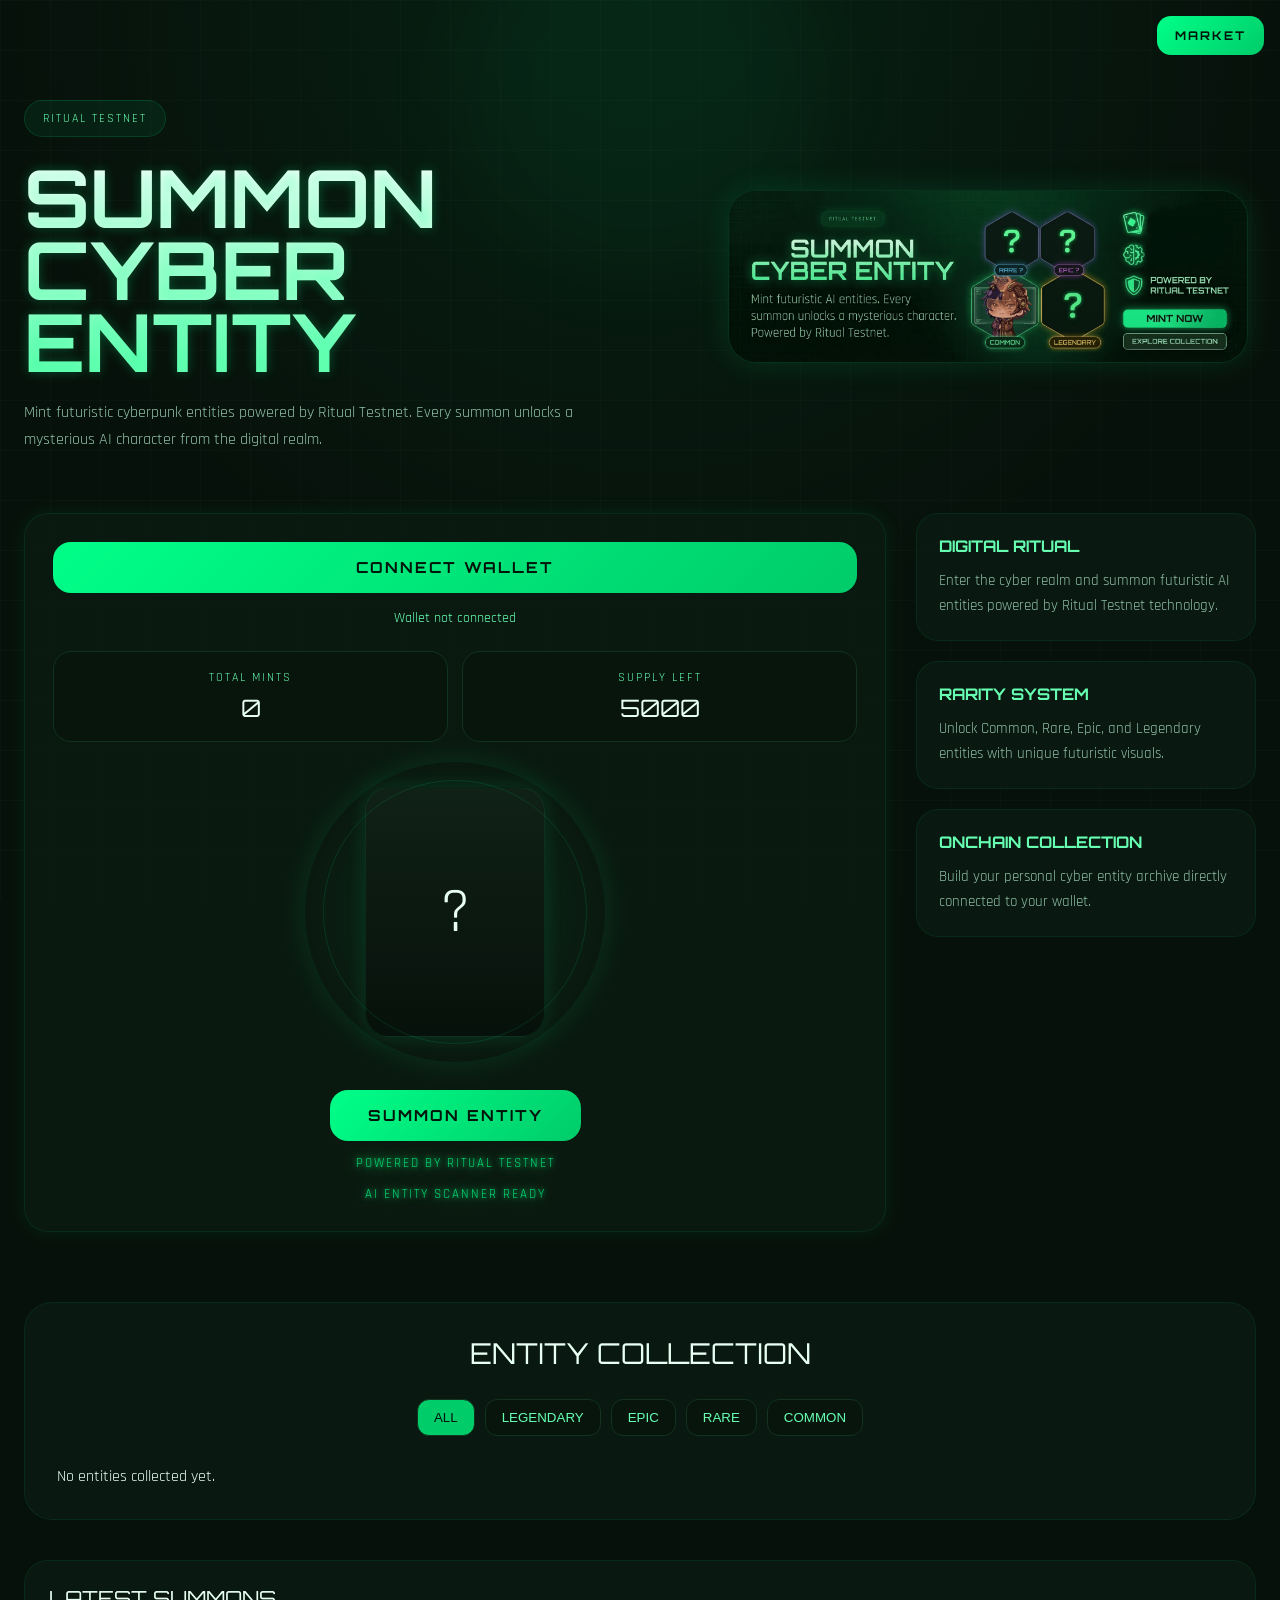
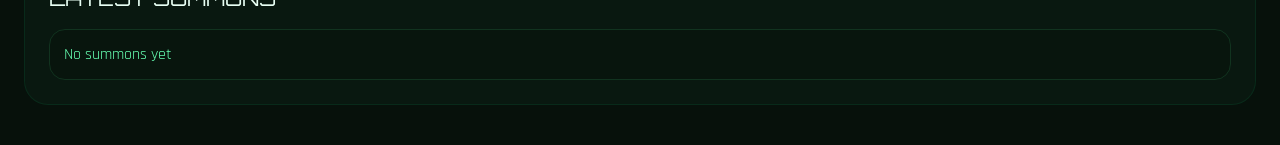
==== commit 300d2abd: "Add files via upload" ====
--- a/index.html
+++ b/index.html
@@ -1,1242 +1,26 @@
-<!DOCTYPE html>
+<meta name='viewport' content='width=device-width, initial-scale=1'/><!DOCTYPE html>
 <html lang="en">
 
 <head>
 
 <meta charset="UTF-8" />
 
-<!-- FIX #6: Hapus duplikat viewport meta, tinggal satu -->
-<meta name="viewport" content="width=device-width, initial-scale=1.0" />
+<meta
+name="viewport"
+content="width=device-width, initial-scale=1.0"
+/>
 
 <title>Ritual Cyberpunk NFT</title>
 
-<!-- FIX #7: Hapus <link href="style.css"> yang 404 karena CSS sudah inline -->
-
 <link
-  href="https://fonts.googleapis.com/css2?family=Orbitron:wght@400;700;900&family=Rajdhani:wght@400;600;700&display=swap"
-  rel="stylesheet"
+rel="stylesheet"
+href="style.css"
 />
 
-<style>
-
-/* ========= RESET ========= */
-
-*{
-margin:0;
-padding:0;
-box-sizing:border-box;
-}
-
-img{
-max-width:100%;
-display:block;
-}
-
-/* ========= ROOT ========= */
-
-:root{
-
---bg-primary:#07110b;
---bg-secondary:#0b1a12;
---bg-card:#102117;
-
---neon-green:#00ff88;
---neon-green2:#00cc6a;
---neon-green3:#66ffb2;
-
---text:#e8fff4;
---text-dim:#8fbfa7;
-}
-
-/* ========= BASE ========= */
-
-html{
-scroll-behavior:smooth;
-}
-
-body{
-
-font-family:'Rajdhani',sans-serif;
-
-background:
-radial-gradient(circle at top,#00ff8812,transparent 35%),
-#07110b;
-
-color:var(--text);
-
-overflow-x:hidden;
-
-min-height:100vh;
-
-position:relative;
-}
-
-/* ========= GRID ========= */
-
-body::before{
-
-content:'';
-
-position:fixed;
-inset:0;
-
-background:
-linear-gradient(rgba(255,255,255,.02) 1px,transparent 1px),
-linear-gradient(90deg,rgba(255,255,255,.02) 1px,transparent 1px);
-
-background-size:50px 50px;
-
-pointer-events:none;
-
-z-index:-2;
-}
-
-/* ========= SOFT GLOW ========= */
-
-body::after{
-
-content:'';
-
-position:fixed;
-
-top:-100px;
-left:50%;
-
-transform:translateX(-50%);
-
-width:380px;
-height:380px;
-
-background:#00ff8810;
-
-filter:blur(45px);
-
-border-radius:50%;
-
-pointer-events:none;
-
-z-index:-3;
-
-opacity:.5;
-}
-
-/* ========= SCANLINE ========= */
-
-.scanline{
-
-position:fixed;
-inset:0;
-
-pointer-events:none;
-
-background:
-linear-gradient(
-to bottom,
-transparent 96%,
-rgba(0,255,136,.03) 100%
-);
-
-background-size:100% 8px;
-
-opacity:.06;
-
-z-index:9999;
-}
-
-/* ========= CONTAINER ========= */
-
-.container{
-max-width:1400px;
-margin:auto;
-padding:40px 24px;
-}
-
-/* ========= NAVBAR ========= */
-
-.top-navbar{
-
-position:fixed;
-
-top:16px;
-right:16px;
-
-z-index:9999;
-}
-
-/* ========= BUTTONS ========= */
-
-.market-toggle,
-.connect-btn,
-.mint-btn,
-.buy-btn{
-
-background:
-linear-gradient(
-135deg,
-#00ff88,
-#00cc6a
-);
-
-color:#02150b;
-
-font-family:'Orbitron';
-
-font-weight:700;
-
-cursor:pointer;
-
-border:none;
-
-transition:.25s ease;
-
-will-change:transform;
-}
-
-.market-toggle{
-
-padding:12px 18px;
-
-border-radius:14px;
-
-font-size:.75rem;
-
-letter-spacing:2px;
-}
-
-.market-toggle:hover,
-.connect-btn:hover,
-.mint-btn:hover,
-.buy-btn:hover{
-
-transform:translateY(-2px);
-}
-
-/* ========= MARKET ========= */
-
-.market-sidebar{
-
-position:fixed;
-
-top:0;
-right:-430px;
-
-width:430px;
-
-height:100vh;
-
-background:#08150df2;
-
-border-left:
-1px solid rgba(0,255,136,.12);
-
-padding:24px;
-
-overflow-y:auto;
-
-z-index:99999;
-
-transition:right .3s ease;
-}
-
-.market-sidebar.active{
-right:0;
-}
-
-.market-header{
-
-display:flex;
-
-justify-content:space-between;
-
-align-items:center;
-
-margin-bottom:25px;
-}
-
-.market-title{
-
-font-size:1.1rem;
-
-font-family:'Orbitron';
-
-letter-spacing:2px;
-
-color:#66ffb2;
-}
-
-.close-market{
-
-background:none;
-
-border:none;
-
-color:#66ffb2;
-
-font-size:1.5rem;
-
-cursor:pointer;
-}
-
-/* ========= HERO ========= */
-
-.hero{
-
-display:grid;
-
-grid-template-columns:1.1fr .9fr;
-
-gap:40px;
-
-align-items:center;
-
-padding-top:60px;
-
-margin-bottom:60px;
-}
-
-.hero-left{
-text-align:left;
-}
-
-.badge{
-
-display:inline-block;
-
-padding:10px 18px;
-
-border-radius:999px;
-
-background:#00ff8810;
-
-border:1px solid #00ff8822;
-
-font-size:.75rem;
-
-letter-spacing:2px;
-
-color:#66ffb2;
-
-margin-bottom:24px;
-}
-
-.hero h1{
-
-font-size:5rem;
-
-font-family:'Orbitron';
-
-line-height:.9;
-
-background:
-linear-gradient(
-180deg,
-#ffffff,
-#66ffb2
-);
-
--webkit-background-clip:text;
--webkit-text-fill-color:transparent;
-
-text-shadow:
-0 0 12px #00ff8844;
-}
-
-.hero p{
-
-margin-top:22px;
-
-max-width:600px;
-
-font-size:1rem;
-
-line-height:1.7;
-
-color:var(--text-dim);
-}
-
-/* ========= HERO BANNER ========= */
-
-.hero-banner{
-
-display:flex;
-justify-content:center;
-align-items:center;
-}
-
-.banner-wrap{
-
-position:relative;
-
-width:100%;
-
-max-width:520px;
-
-border-radius:28px;
-
-overflow:hidden;
-
-border:1px solid rgba(0,255,136,.12);
-
-background:#08150d;
-
-box-shadow:
-0 0 30px rgba(0,255,136,.12);
-
-transition:.3s ease;
-}
-
-.banner-wrap:hover{
-
-transform:translateY(-4px);
-
-box-shadow:
-0 0 45px rgba(0,255,136,.2);
-}
-
-.side-banner{
-
-width:100%;
-height:auto;
-
-display:block;
-
-object-fit:cover;
-}
-
-.banner-overlay{
-
-position:absolute;
-inset:0;
-
-background:
-linear-gradient(
-180deg,
-transparent,
-rgba(0,0,0,.15)
-);
-
-pointer-events:none;
-}
-
-/* ========= MAIN ========= */
-
-.top-ui{
-
-display:grid;
-
-grid-template-columns:1fr 340px;
-
-gap:30px;
-
-align-items:start;
-}
-
-/* ========= CARD ========= */
-
-.wallet-card{
-
-background:#0b1a12ee;
-
-border:1px solid rgba(0,255,136,.08);
-
-border-radius:24px;
-
-padding:28px;
-
-text-align:center;
-
-overflow:hidden;
-
-box-shadow:
-0 0 20px rgba(0,255,136,.08);
-}
-
-/* ========= CONNECT ========= */
-
-.connect-btn{
-
-width:100%;
-
-padding:16px;
-
-border-radius:18px;
-
-letter-spacing:2px;
-
-font-size:.95rem;
-
-transition:.25s ease;
-}
-
-/* FIX #1: Tambah CSS untuk state .connected — sebelumnya TIDAK ADA,
-   sehingga tombol tidak berubah visual saat wallet terconnect */
-.connect-btn.connected{
-background:
-linear-gradient(
-135deg,
-#ff4455,
-#cc1122
-);
-color:#fff;
-box-shadow:0 0 18px rgba(255,68,85,.35);
-}
-
-.connect-btn.connected:hover{
-box-shadow:0 0 28px rgba(255,68,85,.5);
-}
-
-#wallet-address{
-
-margin-top:16px;
-
-font-size:.9rem;
-
-color:#66ffb2;
-}
-
-/* ========= STATS ========= */
-
-.stats-row{
-
-display:grid;
-
-grid-template-columns:1fr 1fr;
-
-gap:14px;
-
-margin-top:24px;
-}
-
-.stat-box{
-
-background:#08150d;
-
-border:1px solid #11331f;
-
-padding:18px;
-
-border-radius:18px;
-}
-
-.stat-label{
-
-font-size:.75rem;
-
-letter-spacing:2px;
-
-color:#66ffb2;
-}
-
-.stat-value{
-
-margin-top:8px;
-
-font-size:1.5rem;
-
-font-family:'Orbitron';
-}
-
-/* ========= SUMMON ========= */
-
-.summon-wrapper{
-text-align:center;
-}
-
-.summon-area{
-
-display:flex;
-justify-content:center;
-align-items:center;
-
-margin-top:20px;
-}
-
-.summon-circle{
-
-width:300px;
-height:300px;
-
-border-radius:50%;
-
-position:relative;
-
-display:flex;
-justify-content:center;
-align-items:center;
-
-background:
-radial-gradient(
-circle,
-#00ff8815,
-transparent 70%
-);
-
-box-shadow:
-0 0 30px rgba(0,255,136,.12);
-}
-
-.summon-circle::before{
-
-content:'';
-
-position:absolute;
-
-inset:18px;
-
-border-radius:50%;
-
-border:
-1px solid rgba(0,255,136,.12);
-
-animation:
-spin 18s linear infinite;
-}
-
-@keyframes spin{
-
-from{
-transform:rotate(0deg);
-}
-
-to{
-transform:rotate(360deg);
-}
-}
-
-/* ========= RITUAL CARD ========= */
-
-.ritual-card{
-
-width:180px;
-height:250px;
-
-border-radius:24px;
-
-background:
-linear-gradient(
-180deg,
-#102117,
-#07110b
-);
-
-border:1px solid rgba(0,255,136,.08);
-
-display:flex;
-justify-content:center;
-align-items:center;
-
-font-size:4rem;
-
-overflow:hidden;
-
-box-shadow:
-0 0 20px rgba(0,255,136,.12);
-
-animation:
-floatCard 5s ease-in-out infinite;
-}
-
-@keyframes floatCard{
-
-0%{
-transform:translateY(0px);
-}
-
-50%{
-transform:translateY(-5px);
-}
-
-100%{
-transform:translateY(0px);
-}
-}
-
-.ritual-card img{
-
-width:100%;
-height:100%;
-
-object-fit:cover;
-}
-
-/* ========= MINT ========= */
-
-.mint-btn{
-
-margin-top:28px;
-
-padding:16px 38px;
-
-border-radius:18px;
-
-letter-spacing:2px;
-
-font-size:.95rem;
-}
-
-/* FIX #5: Style untuk mint-btn disabled saat summoning */
-.mint-btn:disabled{
-opacity:.5;
-cursor:not-allowed;
-transform:none;
-}
-
-.mint-desc,
-.scan-status{
-
-margin-top:14px;
-
-letter-spacing:2px;
-
-color:#00ff88;
-
-font-size:.82rem;
-
-opacity:.85;
-}
-
-/* ========= INFO PANEL ========= */
-
-.info-panel{
-
-display:flex;
-
-flex-direction:column;
-
-gap:20px;
-}
-
-.info-card{
-
-background:#0b1a12dd;
-
-border:1px solid rgba(0,255,136,.08);
-
-border-radius:22px;
-
-padding:22px;
-}
-
-.info-card h3{
-
-font-family:'Orbitron';
-
-font-size:1rem;
-
-margin-bottom:12px;
-
-color:#66ffb2;
-}
-
-.info-card p{
-
-font-size:.92rem;
-
-line-height:1.7;
-
-color:var(--text-dim);
-}
-
-/* ========= COLLECTION ========= */
-
-.collection-section{
-
-margin-top:70px;
-
-background:#0b1a12dd;
-
-border:
-1px solid rgba(0,255,136,.08);
-
-border-radius:28px;
-
-padding:32px;
-}
-
-.collection-title{
-
-font-size:1.8rem;
-
-font-family:'Orbitron';
-
-margin-bottom:28px;
-
-text-align:center;
-}
-
-.filter-tabs{
-
-display:flex;
-
-justify-content:center;
-
-gap:10px;
-
-flex-wrap:wrap;
-
-margin-bottom:30px;
-}
-
-.filter-btn{
-
-padding:10px 16px;
-
-border:none;
-
-border-radius:12px;
-
-cursor:pointer;
-
-background:#08150d;
-
-border:1px solid #11331f;
-
-color:#66ffb2;
-
-transition:.2s;
-}
-
-.filter-btn.active{
-
-background:#00cc6a;
-
-color:#02150b;
-}
-
-/* ========= NFT ========= */
-
-.collection-grid{
-
-display:grid;
-
-grid-template-columns:
-repeat(auto-fill,minmax(220px,1fr));
-
-gap:22px;
-}
-
-.nft-card{
-
-background:
-linear-gradient(
-180deg,
-#102117,
-#07110b
-);
-
-border-radius:22px;
-
-overflow:hidden;
-
-border:1px solid rgba(0,255,136,.08);
-
-transition:transform .25s ease;
-}
-
-.nft-card:hover{
-transform:translateY(-4px);
-}
-
-.nft-image{
-height:240px;
-overflow:hidden;
-}
-
-.nft-image img{
-
-width:100%;
-height:100%;
-
-object-fit:cover;
-
-transition:transform .3s ease;
-}
-
-.nft-card:hover img{
-transform:scale(1.03);
-}
-
-.nft-info{
-padding:18px;
-}
-
-/* ========= RARITY BORDERS ========= */
-
-.nft-card.legendary,
-.ritual-card.legendary{
-border-color:rgba(255,215,0,.4);
-box-shadow:0 0 20px rgba(255,215,0,.2);
-}
-
-.nft-card.epic,
-.ritual-card.epic{
-border-color:rgba(180,0,255,.4);
-box-shadow:0 0 20px rgba(180,0,255,.2);
-}
-
-.nft-card.rare,
-.ritual-card.rare{
-border-color:rgba(0,120,255,.4);
-box-shadow:0 0 20px rgba(0,120,255,.2);
-}
-
-.nft-name{
-font-family:'Orbitron';
-font-size:.85rem;
-margin-bottom:6px;
-color:var(--text);
-}
-
-.nft-rarity{
-font-size:.75rem;
-letter-spacing:2px;
-color:#66ffb2;
-margin-bottom:8px;
-}
-
-.market-price{
-font-family:'Orbitron';
-font-size:.9rem;
-color:#00ff88;
-margin-bottom:12px;
-}
-
-.nft-count{
-position:absolute;
-top:10px;
-right:10px;
-background:#00cc6a;
-color:#02150b;
-font-family:'Orbitron';
-font-size:.7rem;
-padding:4px 8px;
-border-radius:8px;
-font-weight:700;
-}
-
-.nft-card{
-position:relative;
-}
-
-.buy-btn{
-width:100%;
-padding:10px;
-border-radius:12px;
-font-size:.75rem;
-letter-spacing:1px;
-}
-
-/* ========= MARKET CARD ========= */
-
-.market-card{
-background:#0b1a12;
-border:1px solid rgba(0,255,136,.1);
-border-radius:18px;
-overflow:hidden;
-margin-bottom:16px;
-}
-
-.market-image{
-height:160px;
-overflow:hidden;
-}
-
-.market-image img{
-width:100%;
-height:100%;
-object-fit:cover;
-}
-
-.market-info{
-padding:14px;
-}
-
-.market-name{
-font-family:'Orbitron';
-font-size:.85rem;
-margin-bottom:6px;
-}
-
-.seller-tag{
-font-size:.75rem;
-color:var(--text-dim);
-margin-bottom:10px;
-letter-spacing:1px;
-}
-
-.empty{
-color:var(--text-dim);
-text-align:center;
-padding:40px;
-letter-spacing:2px;
-font-size:.85rem;
-}
-
-/* ========= HISTORY ========= */
-
-.history-box{
-
-margin-top:40px;
-
-background:#0b1a12dd;
-
-border:
-1px solid rgba(0,255,136,.08);
-
-border-radius:24px;
-
-padding:24px;
-}
-
-.history-title{
-
-font-size:1.3rem;
-
-font-family:'Orbitron';
-
-margin-bottom:18px;
-}
-
-.history-list{
-
-display:flex;
-
-flex-direction:column;
-
-gap:12px;
-}
-
-.history-item{
-
-padding:14px;
-
-border-radius:16px;
-
-background:#08150d;
-
-border:1px solid #11331f;
-
-color:#66ffb2;
-
-font-size:.88rem;
-
-letter-spacing:1px;
-}
-
-/* ========= MODAL ========= */
-
-.modal{
-
-display:none;
-
-position:fixed;
-inset:0;
-
-background:#000000cc;
-
-justify-content:center;
-align-items:center;
-
-z-index:99999;
-}
-
-.modal.active{
-display:flex;
-}
-
-.modal-content{
-
-background:#08150d;
-
-border:1px solid #00ff8833;
-
-padding:32px;
-
-border-radius:26px;
-
-text-align:center;
-}
-
-.close-btn{
-margin-top:20px;
-padding:12px 28px;
-background:linear-gradient(135deg,#00ff88,#00cc6a);
-color:#02150b;
-font-family:'Orbitron';
-font-weight:700;
-font-size:.8rem;
-letter-spacing:2px;
-border:none;
-border-radius:14px;
-cursor:pointer;
-}
-
-.modal-card{
-min-width:220px;
-}
-
-/* ========= PARTICLES ========= */
-
-.particle{
-position:fixed;
-bottom:-10px;
-width:4px;
-height:4px;
-background:#00ff88;
-border-radius:50%;
-animation:riseUp linear forwards;
-pointer-events:none;
-z-index:9998;
-}
-
-@keyframes riseUp{
-0%{
-transform:translateY(0) scale(1);
-opacity:1;
-}
-100%{
-transform:translateY(-100vh) scale(0);
-opacity:0;
-}
-}
-
-/* ========= FLASH ========= */
-
-.flash{
-display:none;
-position:fixed;
-inset:0;
-background:#00ff8820;
-z-index:99998;
-pointer-events:none;
-animation:flashOut .7s ease forwards;
-}
-
-.flash.active{
-display:block;
-}
-
-@keyframes flashOut{
-0%{opacity:1;}
-100%{opacity:0;}
-}
-
-/* ========= MOBILE ========= */
-
-@media(max-width:980px){
-
-.container{
-padding:18px;
-}
-
-.hero{
-
-grid-template-columns:1fr;
-
-gap:24px;
-
-padding-top:28px;
-
-text-align:center;
-}
-
-.hero-left{
-text-align:center;
-}
-
-.hero h1{
-font-size:2.6rem;
-line-height:1;
-}
-
-.hero p{
-font-size:.92rem;
-margin-inline:auto;
-}
-
-.banner-wrap{
-max-width:100%;
-}
-
-.top-ui{
-grid-template-columns:1fr;
-gap:24px;
-}
-
-.wallet-card{
-padding:20px;
-}
-
-.summon-area{
-margin-top:10px;
-}
-
-.summon-circle{
-width:260px;
-height:260px;
-}
-
-.ritual-card{
-width:145px;
-height:205px;
-font-size:3rem;
-}
-
-.mint-btn{
-width:100%;
-padding:16px;
-margin-top:24px;
-}
-
-.mint-desc,
-.scan-status{
-font-size:.72rem;
-}
-
-.stats-row{
-grid-template-columns:1fr;
-}
-
-.info-panel{
-gap:16px;
-}
-
-.market-sidebar{
-width:100%;
-right:-100%;
-padding:20px;
-}
-
-.collection-section{
-padding:20px;
-margin-top:50px;
-}
-
-.collection-grid{
-grid-template-columns:1fr;
-gap:18px;
-}
-
-.nft-image{
-height:220px;
-}
-
-.history-box{
-padding:20px;
-}
-
-.top-navbar{
-top:10px;
-right:10px;
-}
-
-.market-toggle{
-padding:10px 14px;
-font-size:.65rem;
-}
-}
-
-</style>
+<link
+href="https://fonts.googleapis.com/css2?family=Orbitron:wght@400;700;900&family=Rajdhani:wght@400;600;700&display=swap"
+rel="stylesheet"
+/>
 
 </head>
 
@@ -1284,7 +68,9 @@
 class="market-grid"
 id="market-grid"
 >
+
 <!-- MARKET ITEMS AUTO -->
+
 </div>
 
 </div>
@@ -1574,7 +360,7 @@
 class="close-btn"
 onclick="closeModal()"
 >
-CLOSE
+Close
 </button>
 
 </div>
@@ -1585,84 +371,1338 @@
 
 <script>
 
-/* ========= NFT DATABASE ========= */
-
-const nftDatabase = [
-
-{
-id:1,
-name:'Cat Signal Bronze',
-rarity:'legendary',
-price:'2.5 ETH',
-image:'assets/nft1.png'
-},
-
-{
-id:2,
-name:'Cyber Oni',
-rarity:'epic',
-price:'1.2 ETH',
-image:'assets/nft2.png'
-},
-
-{
-id:3,
-name:'Void Android',
-rarity:'rare',
-price:'0.6 ETH',
-image:'assets/nft3.png'
-},
-
-{
-id:4,
-name:'Neon Rabbit',
-rarity:'common',
-price:'0.2 ETH',
-image:'assets/nft4.png'
-}
-
-];
-
-/* ========= STORAGE ========= */
-
-let collection =
-JSON.parse(
-localStorage.getItem('ritualCollection')
-) || {};
-
-let totalMints =
-Number(
-localStorage.getItem('ritualMints')
-) || 0;
-
-let marketItems =
-JSON.parse(
-localStorage.getItem('ritualMarket')
-) || [];
-
-/* ========= WALLET STATE ========= */
-
-let connectedWallet = null;
+function toggleMarket(){
+
+document
+.getElementById('market-sidebar')
+.classList.toggle('active');
+
+}
+
+</script>
+
+<script src="script.js"></script>
+
+</body>
+</html><style>/* ========= RESET ========= */
+
+*{
+margin:0;
+padding:0;
+box-sizing:border-box;
+}
+
+img{
+max-width:100%;
+display:block;
+}
+
+/* ========= ROOT ========= */
+
+:root{
+
+--bg-primary:#07110b;
+--bg-secondary:#0b1a12;
+--bg-card:#102117;
+
+--neon-green:#00ff88;
+--neon-green2:#00cc6a;
+--neon-green3:#66ffb2;
+
+--text:#e8fff4;
+--text-dim:#8fbfa7;
+}
+
+/* ========= BASE ========= */
+
+html{
+scroll-behavior:smooth;
+}
+
+body{
+
+font-family:'Rajdhani',sans-serif;
+
+background:
+radial-gradient(circle at top,#00ff8812,transparent 35%),
+#07110b;
+
+color:var(--text);
+
+overflow-x:hidden;
+
+min-height:100vh;
+
+position:relative;
+}
+
+/* ========= GRID ========= */
+
+body::before{
+
+content:'';
+
+position:fixed;
+inset:0;
+
+background:
+linear-gradient(rgba(255,255,255,.02) 1px,transparent 1px),
+linear-gradient(90deg,rgba(255,255,255,.02) 1px,transparent 1px);
+
+background-size:50px 50px;
+
+pointer-events:none;
+
+z-index:-2;
+}
+
+/* ========= SOFT GLOW ========= */
+
+body::after{
+
+content:'';
+
+position:fixed;
+
+top:-100px;
+left:50%;
+
+transform:translateX(-50%);
+
+width:380px;
+height:380px;
+
+background:#00ff8810;
+
+filter:blur(45px);
+
+border-radius:50%;
+
+pointer-events:none;
+
+z-index:-3;
+
+opacity:.5;
+}
+
+/* ========= SCANLINE ========= */
+
+.scanline{
+
+position:fixed;
+inset:0;
+
+pointer-events:none;
+
+background:
+linear-gradient(
+to bottom,
+transparent 96%,
+rgba(0,255,136,.03) 100%
+);
+
+background-size:100% 8px;
+
+opacity:.06;
+
+z-index:9999;
+}
+
+/* ========= CONTAINER ========= */
+
+.container{
+max-width:1400px;
+margin:auto;
+padding:40px 24px;
+}
+
+/* ========= NAVBAR ========= */
+
+.top-navbar{
+
+position:fixed;
+
+top:16px;
+right:16px;
+
+z-index:9999;
+}
+
+/* ========= BUTTONS ========= */
+
+.market-toggle,
+.connect-btn,
+.mint-btn,
+.buy-btn{
+
+background:
+linear-gradient(
+135deg,
+#00ff88,
+#00cc6a
+);
+
+color:#02150b;
+
+font-family:'Orbitron';
+
+font-weight:700;
+
+cursor:pointer;
+
+border:none;
+
+transition:.25s ease;
+
+will-change:transform;
+}
+
+.market-toggle{
+
+padding:12px 18px;
+
+border-radius:14px;
+
+font-size:.75rem;
+
+letter-spacing:2px;
+}
+
+.market-toggle:hover,
+.connect-btn:hover,
+.mint-btn:hover,
+.buy-btn:hover{
+
+transform:translateY(-2px);
+}
+
+/* ========= MARKET ========= */
+
+.market-sidebar{
+
+position:fixed;
+
+top:0;
+right:-430px;
+
+width:430px;
+
+height:100vh;
+
+background:#08150df2;
+
+border-left:
+1px solid rgba(0,255,136,.12);
+
+padding:24px;
+
+overflow-y:auto;
+
+z-index:99999;
+
+transition:right .3s ease;
+}
+
+.market-sidebar.active{
+right:0;
+}
+
+.market-header{
+
+display:flex;
+
+justify-content:space-between;
+
+align-items:center;
+
+margin-bottom:25px;
+}
+
+.market-title{
+
+font-size:1.1rem;
+
+font-family:'Orbitron';
+
+letter-spacing:2px;
+
+color:#66ffb2;
+}
+
+.close-market{
+
+background:none;
+
+border:none;
+
+color:#66ffb2;
+
+font-size:1.5rem;
+
+cursor:pointer;
+}
+
+/* ========= HERO ========= */
+
+.hero{
+
+display:grid;
+
+grid-template-columns:1.1fr .9fr;
+
+gap:40px;
+
+align-items:center;
+
+padding-top:60px;
+
+margin-bottom:60px;
+}
+
+.hero-left{
+text-align:left;
+}
+
+.badge{
+
+display:inline-block;
+
+padding:10px 18px;
+
+border-radius:999px;
+
+background:#00ff8810;
+
+border:1px solid #00ff8822;
+
+font-size:.75rem;
+
+letter-spacing:2px;
+
+color:#66ffb2;
+
+margin-bottom:24px;
+}
+
+.hero h1{
+
+font-size:5rem;
+
+font-family:'Orbitron';
+
+line-height:.9;
+
+background:
+linear-gradient(
+180deg,
+#ffffff,
+#66ffb2
+);
+
+-webkit-background-clip:text;
+-webkit-text-fill-color:transparent;
+
+text-shadow:
+0 0 12px #00ff8844;
+}
+
+.hero p{
+
+margin-top:22px;
+
+max-width:600px;
+
+font-size:1rem;
+
+line-height:1.7;
+
+color:var(--text-dim);
+}
+
+/* ========= HERO BANNER ========= */
+
+.hero-banner{
+
+display:flex;
+justify-content:center;
+align-items:center;
+}
+
+.banner-wrap{
+
+position:relative;
+
+width:100%;
+
+max-width:520px;
+
+border-radius:28px;
+
+overflow:hidden;
+
+border:1px solid rgba(0,255,136,.12);
+
+background:#08150d;
+
+box-shadow:
+0 0 30px rgba(0,255,136,.12);
+
+transition:.3s ease;
+}
+
+.banner-wrap:hover{
+
+transform:translateY(-4px);
+
+box-shadow:
+0 0 45px rgba(0,255,136,.2);
+}
+
+.side-banner{
+
+width:100%;
+height:auto;
+
+display:block;
+
+object-fit:cover;
+}
+
+.banner-overlay{
+
+position:absolute;
+inset:0;
+
+background:
+linear-gradient(
+180deg,
+transparent,
+rgba(0,0,0,.15)
+);
+
+pointer-events:none;
+}
+
+/* ========= MAIN ========= */
+
+.top-ui{
+
+display:grid;
+
+grid-template-columns:1fr 340px;
+
+gap:30px;
+
+align-items:start;
+}
+
+/* ========= CARD ========= */
+
+.wallet-card{
+
+background:#0b1a12ee;
+
+border:1px solid rgba(0,255,136,.08);
+
+border-radius:24px;
+
+padding:28px;
+
+text-align:center;
+
+overflow:hidden;
+
+box-shadow:
+0 0 20px rgba(0,255,136,.08);
+}
+
+/* ========= CONNECT ========= */
+
+.connect-btn{
+
+width:100%;
+
+padding:16px;
+
+border-radius:18px;
+
+letter-spacing:2px;
+
+font-size:.95rem;
+}
+
+#wallet-address{
+
+margin-top:16px;
+
+font-size:.9rem;
+
+color:#66ffb2;
+}
+
+/* ========= STATS ========= */
+
+.stats-row{
+
+display:grid;
+
+grid-template-columns:1fr 1fr;
+
+gap:14px;
+
+margin-top:24px;
+}
+
+.stat-box{
+
+background:#08150d;
+
+border:1px solid #11331f;
+
+padding:18px;
+
+border-radius:18px;
+}
+
+.stat-label{
+
+font-size:.75rem;
+
+letter-spacing:2px;
+
+color:#66ffb2;
+}
+
+.stat-value{
+
+margin-top:8px;
+
+font-size:1.5rem;
+
+font-family:'Orbitron';
+}
+
+/* ========= SUMMON ========= */
+
+.summon-wrapper{
+text-align:center;
+}
+
+.summon-area{
+
+display:flex;
+justify-content:center;
+align-items:center;
+
+margin-top:20px;
+}
+
+.summon-circle{
+
+width:300px;
+height:300px;
+
+border-radius:50%;
+
+position:relative;
+
+display:flex;
+justify-content:center;
+align-items:center;
+
+background:
+radial-gradient(
+circle,
+#00ff8815,
+transparent 70%
+);
+
+box-shadow:
+0 0 30px rgba(0,255,136,.12);
+}
+
+.summon-circle::before{
+
+content:'';
+
+position:absolute;
+
+inset:18px;
+
+border-radius:50%;
+
+border:
+1px solid rgba(0,255,136,.12);
+
+animation:
+spin 18s linear infinite;
+}
+
+@keyframes spin{
+
+from{
+transform:rotate(0deg);
+}
+
+to{
+transform:rotate(360deg);
+}
+}
+
+/* ========= RITUAL CARD ========= */
+
+.ritual-card{
+
+width:180px;
+height:250px;
+
+border-radius:24px;
+
+background:
+linear-gradient(
+180deg,
+#102117,
+#07110b
+);
+
+border:1px solid rgba(0,255,136,.08);
+
+display:flex;
+justify-content:center;
+align-items:center;
+
+font-size:4rem;
+
+overflow:hidden;
+
+box-shadow:
+0 0 20px rgba(0,255,136,.12);
+
+animation:
+floatCard 5s ease-in-out infinite;
+}
+
+@keyframes floatCard{
+
+0%{
+transform:translateY(0px);
+}
+
+50%{
+transform:translateY(-5px);
+}
+
+100%{
+transform:translateY(0px);
+}
+}
+
+.ritual-card img{
+
+width:100%;
+height:100%;
+
+object-fit:cover;
+}
+
+/* ========= MINT ========= */
+
+.mint-btn{
+
+margin-top:28px;
+
+padding:16px 38px;
+
+border-radius:18px;
+
+letter-spacing:2px;
+
+font-size:.95rem;
+}
+
+.mint-desc,
+.scan-status{
+
+margin-top:14px;
+
+letter-spacing:2px;
+
+color:#00ff88;
+
+font-size:.82rem;
+
+opacity:.85;
+}
+
+/* ========= INFO PANEL ========= */
+
+.info-panel{
+
+display:flex;
+
+flex-direction:column;
+
+gap:20px;
+}
+
+.info-card{
+
+background:#0b1a12dd;
+
+border:1px solid rgba(0,255,136,.08);
+
+border-radius:22px;
+
+padding:22px;
+}
+
+.info-card h3{
+
+font-family:'Orbitron';
+
+font-size:1rem;
+
+margin-bottom:12px;
+
+color:#66ffb2;
+}
+
+.info-card p{
+
+font-size:.92rem;
+
+line-height:1.7;
+
+color:var(--text-dim);
+}
+
+/* ========= COLLECTION ========= */
+
+.collection-section{
+
+margin-top:70px;
+
+background:#0b1a12dd;
+
+border:
+1px solid rgba(0,255,136,.08);
+
+border-radius:28px;
+
+padding:32px;
+}
+
+.collection-title{
+
+font-size:1.8rem;
+
+font-family:'Orbitron';
+
+margin-bottom:28px;
+
+text-align:center;
+}
+
+.filter-tabs{
+
+display:flex;
+
+justify-content:center;
+
+gap:10px;
+
+flex-wrap:wrap;
+
+margin-bottom:30px;
+}
+
+.filter-btn{
+
+padding:10px 16px;
+
+border:none;
+
+border-radius:12px;
+
+cursor:pointer;
+
+background:#08150d;
+
+border:1px solid #11331f;
+
+color:#66ffb2;
+
+transition:.2s;
+}
+
+.filter-btn.active{
+
+background:#00cc6a;
+
+color:#02150b;
+}
+
+/* ========= NFT ========= */
+
+.collection-grid{
+
+display:grid;
+
+grid-template-columns:
+repeat(auto-fill,minmax(220px,1fr));
+
+gap:22px;
+}
+
+.nft-card{
+
+background:
+linear-gradient(
+180deg,
+#102117,
+#07110b
+);
+
+border-radius:22px;
+
+overflow:hidden;
+
+border:1px solid rgba(0,255,136,.08);
+
+transition:transform .25s ease;
+}
+
+.nft-card:hover{
+transform:translateY(-4px);
+}
+
+.nft-image{
+height:240px;
+overflow:hidden;
+}
+
+.nft-image img{
+
+width:100%;
+height:100%;
+
+object-fit:cover;
+
+transition:transform .3s ease;
+}
+
+.nft-card:hover img{
+transform:scale(1.03);
+}
+
+.nft-info{
+padding:18px;
+}
+
+/* ========= HISTORY ========= */
+
+.history-box{
+
+margin-top:40px;
+
+background:#0b1a12dd;
+
+border:
+1px solid rgba(0,255,136,.08);
+
+border-radius:24px;
+
+padding:24px;
+}
+
+.history-title{
+
+font-size:1.3rem;
+
+font-family:'Orbitron';
+
+margin-bottom:18px;
+}
+
+.history-list{
+
+display:flex;
+
+flex-direction:column;
+
+gap:12px;
+}
+
+.history-item{
+
+padding:14px;
+
+border-radius:16px;
+
+background:#08150d;
+
+border:1px solid #11331f;
+
+color:#66ffb2;
+}
+
+/* ========= MODAL ========= */
+
+.modal{
+
+display:none;
+
+position:fixed;
+inset:0;
+
+background:#000000cc;
+
+justify-content:center;
+align-items:center;
+
+z-index:99999;
+}
+
+.modal.active{
+display:flex;
+}
+
+.modal-content{
+
+background:#08150d;
+
+border:1px solid #00ff8833;
+
+padding:32px;
+
+border-radius:26px;
+
+text-align:center;
+}
+
+/* ========= MOBILE ========= */
+
+@media(max-width:980px){
+
+.container{
+padding:18px;
+}
+
+/* HERO */
+
+.hero{
+
+grid-template-columns:1fr;
+
+gap:24px;
+
+padding-top:28px;
+
+text-align:center;
+}
+
+.hero-left{
+text-align:center;
+}
+
+.hero h1{
+font-size:2.6rem;
+line-height:1;
+}
+
+.hero p{
+font-size:.92rem;
+margin-inline:auto;
+}
+
+/* BANNER */
+
+.banner-wrap{
+max-width:100%;
+}
+
+/* LAYOUT */
+
+.top-ui{
+grid-template-columns:1fr;
+gap:24px;
+}
+
+/* CARD */
+
+.wallet-card{
+padding:20px;
+}
+
+/* SUMMON */
+
+.summon-area{
+margin-top:10px;
+}
+
+.summon-circle{
+width:260px;
+height:260px;
+}
+
+.ritual-card{
+width:145px;
+height:205px;
+font-size:3rem;
+}
+
+/* BUTTON */
+
+.mint-btn{
+width:100%;
+padding:16px;
+margin-top:24px;
+}
+
+/* TEXT */
+
+.mint-desc,
+.scan-status{
+font-size:.72rem;
+}
+
+/* STATS */
+
+.stats-row{
+grid-template-columns:1fr;
+}
+
+/* INFO PANEL */
+
+.info-panel{
+gap:16px;
+}
+
+/* MARKET */
+
+.market-sidebar{
+width:100%;
+right:-100%;
+padding:20px;
+}
+
+/* COLLECTION */
+
+.collection-section{
+padding:20px;
+margin-top:50px;
+}
+
+.collection-grid{
+grid-template-columns:1fr;
+gap:18px;
+}
+
+.nft-image{
+height:220px;
+}
+
+/* HISTORY */
+
+.history-box{
+padding:20px;
+}
+
+/* NAVBAR */
+
+.top-navbar{
+top:10px;
+right:10px;
+}
+
+.market-toggle{
+padding:10px 14px;
+font-size:.65rem;
+}
+}
+/* ========= EXTRA CYBER ========= */
+
+/* WALLET CONNECTED */
+
+.connect-btn.connected{
+
+background:
+linear-gradient(
+135deg,
+#ff4444,
+#b80000
+);
+
+color:#fff;
+
+box-shadow:
+0 0 20px rgba(255,0,0,.5);
+
+animation:
+walletPulse 1.5s infinite;
+
+}
+
+@keyframes walletPulse{
+
+0%{
+box-shadow:0 0 8px rgba(255,0,0,.4);
+}
+
+50%{
+box-shadow:0 0 30px rgba(255,0,0,1);
+}
+
+100%{
+box-shadow:0 0 8px rgba(255,0,0,.4);
+}
+
+}
+
+/* STATUS GLOW */
+
+.mint-desc{
+
+animation:
+neonPulse 2s infinite;
+
+text-shadow:
+0 0 5px #00ff88,
+0 0 15px #00ff88,
+0 0 30px #00cc6a;
+
+}
+
+.scan-status{
+
+animation:
+neonPulse 1.2s infinite;
+
+text-shadow:
+0 0 5px #00ff88,
+0 0 20px #00ff88,
+0 0 40px #00cc6a;
+
+}
+
+@keyframes neonPulse{
+
+0%{
+
+opacity:.5;
+
+}
+
+50%{
+
+opacity:1;
+
+}
+
+100%{
+
+opacity:.5;
+
+}
+
+}
+
+/* NFT COUNT */
+
+.nft-count{
+
+position:absolute;
+
+top:10px;
+right:10px;
+
+padding:6px 10px;
+
+border-radius:999px;
+
+background:#00ff88;
+
+color:#02150b;
+
+font-size:.8rem;
+
+font-weight:700;
+
+z-index:3;
+
+}
+
+/* NFT RARITY */
+
+.legendary{
+
+box-shadow:
+0 0 25px gold,
+0 0 50px orange !important;
+
+}
+
+.epic{
+
+box-shadow:
+0 0 25px #ff00ff,
+0 0 50px #9500ff !important;
+
+}
+
+.rare{
+
+box-shadow:
+0 0 25px #00aaff,
+0 0 50px #0055ff !important;
+
+}
+
+.common{
+
+box-shadow:
+0 0 20px #00ff88 !important;
+
+}
+
+/* SUMMON SHAKE */
+
+.summoning{
+
+animation:
+summonShake .15s infinite !important;
+
+}
+
+@keyframes summonShake{
+
+0%{
+transform:translateX(0);
+}
+
+25%{
+transform:translateX(-4px);
+}
+
+50%{
+transform:translateX(4px);
+}
+
+75%{
+transform:translateX(-4px);
+}
+
+100%{
+transform:translateX(0);
+}
+
+}
+
+/* FLASH */
+
+.flash{
+
+position:fixed;
+
+inset:0;
+
+background:#00ff88;
+
+opacity:0;
+
+pointer-events:none;
+
+z-index:999999;
+
+}
+
+.flash.active{
+
+animation:
+flashAnim .7s forwards;
+
+}
+
+@keyframes flashAnim{
+
+0%{
+opacity:0;
+}
+
+50%{
+opacity:.8;
+}
+
+100%{
+opacity:0;
+}
+
+}
+
+/* CYBER SCROLLBAR */
+
+::-webkit-scrollbar{
+
+width:8px;
+
+}
+
+::-webkit-scrollbar-track{
+
+background:#07110b;
+
+}
+
+::-webkit-scrollbar-thumb{
+
+background:#00cc6a;
+
+border-radius:999px;
+
+}
+
+::-webkit-scrollbar-thumb:hover{
+
+background:#00ff88;
+
+}</style><script>/* ========= WALLET STATE ========= */
+
+let connectedWallet =
+localStorage.getItem(
+'ritualWallet'
+) || null;
 
 /* ========= ELEMENTS ========= */
 
 const collectionGrid =
-document.getElementById('collection-grid');
+document.getElementById(
+'collection-grid'
+);
 
 const marketGrid =
-document.getElementById('market-grid');
+document.getElementById(
+'market-grid'
+);
 
 const mintCount =
-document.getElementById('mint-count');
+document.getElementById(
+'mint-count'
+);
 
 const historyList =
-document.getElementById('history-list');
+document.getElementById(
+'history-list'
+);
 
 const walletBtn =
-document.getElementById('connect-wallet');
+document.getElementById(
+'connect-wallet'
+);
 
 const walletAddress =
-document.getElementById('wallet-address');
+document.getElementById(
+'wallet-address'
+);
 
 /* ========= SAVE ========= */
 
@@ -1687,31 +1727,47 @@
 
 /* ========= WALLET UI ========= */
 
-// FIX #1 (CSS sudah ditambah di atas): updateWalletUI sekarang akan
-// berubah visual karena .connected sudah punya style merah (disconnect)
-
 function updateWalletUI(){
 
 if(connectedWallet){
 
-walletBtn.innerText = 'DISCONNECT';
-
-walletBtn.classList.add('connected');
+walletBtn.innerText =
+'DISCONNECT';
+
+walletBtn.classList.add(
+'connected'
+);
 
 walletAddress.innerText =
-connectedWallet.slice(0,6)
-+ '...'
-+ connectedWallet.slice(-4);
+
+connectedWallet.slice(
+0,
+6
+)
+
++
+
+'...'
+
++
+
+connectedWallet.slice(
+-4
+);
 
 }
 
 else{
 
-walletBtn.innerText = 'CONNECT WALLET';
-
-walletBtn.classList.remove('connected');
-
-walletAddress.innerText = 'Wallet not connected';
+walletBtn.innerText =
+'CONNECT WALLET';
+
+walletBtn.classList.remove(
+'connected'
+);
+
+walletAddress.innerText =
+'Wallet not connected';
 
 }
 
@@ -1719,614 +1775,309 @@
 
 /* ========= CONNECT / DISCONNECT ========= */
 
-walletBtn.addEventListener('click', async()=>{
-
-// --- DISCONNECT ---
-if(connectedWallet){
-
-connectedWallet = null;
-
-localStorage.removeItem('ritualWallet');
+walletBtn.addEventListener(
+
+'click',
+
+async()=>{
+
+if(
+connectedWallet
+){
+
+connectedWallet =
+null;
+
+localStorage.removeItem(
+'ritualWallet'
+);
 
 updateWalletUI();
 
-// FIX #2: addHistory sekarang membersihkan placeholder sebelum insert
-addHistory('WALLET DISCONNECTED');
+addHistory(
+'WALLET DISCONNECTED'
+);
 
 return;
-}
-
-// --- CONNECT ---
-if(!window.ethereum){
-
-alert('No wallet detected. Please install MetaMask.');
+
+}
+
+try{
+
+const provider =
+window.ethereum;
+
+if(
+!provider
+){
+
+alert(
+'Wallet not detected'
+);
 
 return;
 
 }
 
+const accounts =
+await provider.request({
+
+method:
+'eth_requestAccounts'
+
+});
+
+if(
+!accounts ||
+accounts.length===0
+){
+
+alert(
+'No account found'
+);
+
+return;
+
+}
+
+connectedWallet =
+accounts[0];
+
+localStorage.setItem(
+
+'ritualWallet',
+
+connectedWallet
+
+);
+
+updateWalletUI();
+
+addHistory(
+
+'WALLET CONNECTED'
+
+);
+
+}
+
+catch(err){
+
+console.log(err);
+
+alert(
+'Connection cancelled'
+);
+
+}
+
+}
+
+);
+
+/* ========= AUTO DETECT ========= */
+
+if(
+window.ethereum
+){
+
+window.ethereum.on(
+
+'accountsChanged',
+
+(accounts)=>{
+
+if(
+
+accounts &&
+accounts.length>0
+
+){
+
+connectedWallet =
+accounts[0];
+
+localStorage.setItem(
+
+'ritualWallet',
+
+connectedWallet
+
+);
+
+}
+
+else{
+
+connectedWallet =
+null;
+
+localStorage.removeItem(
+'ritualWallet'
+);
+
+}
+
+updateWalletUI();
+
+}
+
+);
+
+window.ethereum.on(
+
+'disconnect',
+
+()=>{
+
+connectedWallet =
+null;
+
+localStorage.removeItem(
+'ritualWallet'
+);
+
+updateWalletUI();
+
+addHistory(
+'WALLET DISCONNECTED'
+);
+
+}
+
+);
+
+}
+
+/* ========= MARKET TOGGLE ========= */
+
+function toggleMarket(){
+
+document
+.getElementById(
+'market-sidebar'
+)
+.classList.toggle(
+'active'
+);
+
+}
+
+/* ========= MINT ========= */
+
+document
+.getElementById(
+'mint-button'
+)
+.addEventListener(
+
+'click',
+
+async()=>{
+
+if(
+!connectedWallet
+){
+
+alert(
+'Connect wallet first'
+);
+
+return;
+
+}
+
 try{
 
-const accounts = await ethereum.request({
-method:'eth_requestAccounts'
+const chainId =
+await ethereum.request({
+
+method:
+'eth_chainId'
+
 });
 
-connectedWallet = accounts[0];
-
-localStorage.setItem('ritualWallet', connectedWallet);
-
-updateWalletUI();
-
-addHistory('WALLET CONNECTED');
+if(
+chainId !==
+'0xaa36a7'
+){
+
+alert(
+'Switch to Sepolia Testnet'
+);
+
+return;
+
+}
+
+const mintBtn =
+document.getElementById(
+'mint-button'
+);
+
+mintBtn.innerText =
+'CONFIRM TRANSACTION';
+
+await ethereum.request({
+
+method:
+'eth_sendTransaction',
+
+params:[{
+
+from:
+connectedWallet,
+
+to:
+connectedWallet,
+
+value:
+'0x38D7EA4C68000'
+
+}]
+
+});
+
+mintBtn.innerText =
+'AI SCANNING...';
+
+await summonNFT();
+
+mintBtn.innerText =
+'SUMMON ENTITY';
 
 }
 
 catch(err){
 
-console.log(err);
-
-alert('Connection cancelled.');
-
-}
-
-});
-
-/* ========= FIX #4: Re-verify wallet saat page load ========= */
-// Jangan langsung percaya localStorage — cek dulu apakah MetaMask
-// masih unlock dan account masih sama
-
-async function initWallet(){
-
-const saved = localStorage.getItem('ritualWallet');
-
-if(!saved || !window.ethereum){
-updateWalletUI();
-return;
-}
-
-try{
-
-const accounts = await ethereum.request({
-method:'eth_accounts' // tidak trigger popup, hanya cek
-});
-
-if(accounts.length > 0 && accounts[0].toLowerCase() === saved.toLowerCase()){
-connectedWallet = accounts[0];
-}
-else{
-// Wallet sudah logout atau ganti account di MetaMask
-localStorage.removeItem('ritualWallet');
-connectedWallet = null;
-}
-
-}
-
-catch(err){
-connectedWallet = null;
-localStorage.removeItem('ritualWallet');
-}
-
-updateWalletUI();
-
-}
-
-/* ========= AUTO DETECT WALLET CHANGE ========= */
-
-if(window.ethereum){
-
-ethereum.on('accountsChanged', (accounts)=>{
-
-if(accounts.length > 0){
-
-connectedWallet = accounts[0];
-
-localStorage.setItem('ritualWallet', connectedWallet);
-
-}
-
-else{
-
-connectedWallet = null;
-
-localStorage.removeItem('ritualWallet');
-
-}
-
-updateWalletUI();
-
-addHistory(
-accounts.length > 0
-? 'WALLET CHANGED: ' + accounts[0].slice(0,6) + '...' + accounts[0].slice(-4)
-: 'WALLET DISCONNECTED'
-);
-
-});
-
-}
-
-/* ========= FIX #3: Hapus duplikat toggleMarket ========= */
-// Sebelumnya ada dua definisi: satu inline di HTML, satu di sini.
-// Sekarang hanya ada satu di sini.
-
-function toggleMarket(){
+console.log(
+err
+);
+
+alert(
+'Transaction cancelled'
+);
 
 document
-.getElementById('market-sidebar')
-.classList.toggle('active');
-
-}
-
-/* ========= RANDOM NFT ========= */
-
-function getRandomNFT(){
-
-const rand = Math.random()*100;
-
-if(rand < 1){
-return nftDatabase[0];
-}
-
-else if(rand < 10){
-return nftDatabase[1];
-}
-
-else if(rand < 40){
-return nftDatabase[2];
-}
-
-return nftDatabase[3];
-
-}
-
-/* ========= STATS ========= */
-
-function updateStats(){
-
-if(mintCount){
-mintCount.innerText = totalMints;
-}
-
-const supply = document.getElementById('live-supply');
-
-if(supply){
-supply.innerText = 5000 - totalMints;
-}
-
-}
-
-/* ========= SOUND ========= */
-
-function playSummonSound(){
-
-const audio = new Audio(
-'https://actions.google.com/sounds/v1/science_fiction/alien_beam.ogg'
-);
-
-audio.volume = 0.4;
-
-audio.play().catch(()=>{}); // catch autoplay policy error dengan silent
-
-}
-
-/* ========= PARTICLES ========= */
-
-function createParticles(){
-
-for(let i=0;i<25;i++){
-
-const particle = document.createElement('div');
-
-particle.className = 'particle';
-
-particle.style.left = Math.random()*100 + 'vw';
-
-particle.style.animationDuration = (2 + Math.random()*3) + 's';
-
-particle.style.opacity = Math.random();
-
-document.body.appendChild(particle);
-
-setTimeout(()=>{ particle.remove(); }, 4000);
-
-}
-
-}
-
-/* ========= FLASH ========= */
-
-function cinematicFlash(){
-
-const flash = document.createElement('div');
-
-flash.className = 'flash active';
-
-document.body.appendChild(flash);
-
-setTimeout(()=>{ flash.remove(); }, 700);
-
-}
-
-/* ========= HISTORY ========= */
-
-// FIX #2: Bersihkan placeholder "No summons yet" saat item pertama masuk
-
-function addHistory(text){
-
-if(!historyList) return;
-
-// Hapus placeholder jika masih ada
-if(
-historyList.children.length === 1 &&
-(
-historyList.firstChild.innerText === 'No summons yet' ||
-historyList.firstChild.innerText.trim() === 'No summons yet'
+.getElementById(
+'mint-button'
 )
-){
-historyList.innerHTML = '';
-}
-
-const item = document.createElement('div');
-
-item.className = 'history-item';
-
-item.innerText = text;
-
-historyList.prepend(item);
-
-if(historyList.children.length > 8){
-historyList.lastChild.remove();
-}
-
-}
-
-/* ========= SUMMON NFT ========= */
-
-async function summonNFT(){
-
-const display = document.getElementById('gacha-display');
-
-const scanText = document.getElementById('scan-text');
-
-display.classList.add('summoning');
-
-playSummonSound();
-
-createParticles();
-
-if(scanText){
-scanText.innerText = 'AI ENTITY SCANNING...';
-}
-
-const spinImages = nftDatabase.map(n=>n.image);
-
-let i = 0;
-
-const spin = setInterval(()=>{
-display.innerHTML = `<img src="${spinImages[i % spinImages.length]}">`;
-i++;
-},120);
-
-await new Promise(r=>setTimeout(r,2500));
-
-clearInterval(spin);
-
-display.classList.remove('summoning');
-
-cinematicFlash();
-
-const nft = getRandomNFT();
-
-display.innerHTML = `<img src="${nft.image}">`;
-
-display.className = `ritual-card ${nft.rarity}`;
-
-collection[nft.id] = (collection[nft.id] || 0) + 1;
-
-totalMints++;
-
-saveData();
+.innerText =
+
+'SUMMON ENTITY';
+
+}
+
+}
+
+);
+
+/* ========= INIT ========= */
+
+renderCollection();
+
+renderMarket();
 
 updateStats();
 
-renderCollection();
-
-showModal(nft);
-
-addHistory(`SUMMONED ${nft.name} • ${nft.rarity.toUpperCase()}`);
-
-if(scanText){
-scanText.innerText = `${nft.rarity.toUpperCase()} ENTITY DETECTED`;
-}
-
-setTimeout(()=>{
-if(scanText){
-scanText.innerText = 'AI ENTITY SCANNER READY';
-}
-},3000);
-
-}
-
-/* ========= COLLECTION ========= */
-
-function renderCollection(filter='all'){
-
-const items = Object.entries(collection);
-
-if(items.length === 0){
-
-collectionGrid.innerHTML = `<div class="empty">No entities collected yet.</div>`;
-
-return;
-
-}
-
-collectionGrid.innerHTML = '';
-
-items.forEach(([id,count])=>{
-
-const nft = nftDatabase.find(n=>n.id == id);
-
-if(!nft) return;
-
-if(filter !== 'all' && nft.rarity !== filter){
-return;
-}
-
-const card = document.createElement('div');
-
-card.className = `nft-card ${nft.rarity}`;
-
-card.innerHTML = `
-<div class="nft-count">x${count}</div>
-<div class="nft-image">
-  <img src="${nft.image}">
-</div>
-<div class="nft-info">
-  <div class="nft-name">${nft.name}</div>
-  <div class="nft-rarity">${nft.rarity.toUpperCase()}</div>
-  <div class="market-price">${nft.price}</div>
-  <button class="buy-btn" onclick="listToMarket(${nft.id})">SELL ON MARKET</button>
-</div>
-`;
-
-collectionGrid.appendChild(card);
-
-});
-
-}
-
-/* ========= LIST NFT ========= */
-
-function listToMarket(id){
-
-const nft = nftDatabase.find(n=>n.id == id);
-
-if(!collection[id] || collection[id] <= 0){
-return;
-}
-
-collection[id]--;
-
-marketItems.push({
-id:nft.id,
-name:nft.name,
-rarity:nft.rarity,
-price:nft.price,
-image:nft.image,
-seller:'0x' + Math.random().toString(16).slice(2,8)
-});
-
-if(collection[id] <= 0){
-delete collection[id];
-}
-
-saveData();
-
-renderCollection();
-
-renderMarket();
-
-addHistory(`LISTED ${nft.name} ON BLACK MARKET`);
-
-}
-
-/* ========= MARKET ========= */
-
-function renderMarket(){
-
-if(!marketGrid) return;
-
-if(marketItems.length === 0){
-
-marketGrid.innerHTML = `<div class="empty">No market listings yet.</div>`;
-
-return;
-
-}
-
-marketGrid.innerHTML = '';
-
-marketItems.forEach((item,index)=>{
-
-const card = document.createElement('div');
-
-card.className = 'market-card';
-
-card.innerHTML = `
-<div class="market-image">
-  <img src="${item.image}">
-</div>
-<div class="market-info">
-  <div class="market-name">${item.name}</div>
-  <div class="nft-rarity">${item.rarity.toUpperCase()}</div>
-  <div class="market-price">${item.price}</div>
-  <div class="seller-tag">SELLER: ${item.seller}</div>
-  <button class="buy-btn" onclick="buyMarketItem(${index})">BUY ENTITY</button>
-</div>
-`;
-
-marketGrid.appendChild(card);
-
-});
-
-}
-
-/* ========= BUY NFT ========= */
-
-function buyMarketItem(index){
-
-const item = marketItems[index];
-
-collection[item.id] = (collection[item.id] || 0) + 1;
-
-marketItems.splice(index,1);
-
-saveData();
-
-renderCollection();
-
-renderMarket();
-
-addHistory(`PURCHASED ${item.name}`);
-
-}
-
-/* ========= MODAL ========= */
-
-function showModal(nft){
-
-const modal = document.getElementById('modal');
-
-const modalCard = document.getElementById('modal-card');
-
-modalCard.innerHTML = `
-<div class="nft-card ${nft.rarity} modal-card">
-  <div class="nft-image">
-    <img src="${nft.image}">
-  </div>
-  <div class="nft-info">
-    <div class="nft-name">${nft.name}</div>
-    <div class="nft-rarity">${nft.rarity.toUpperCase()}</div>
-    <div class="market-price">${nft.price}</div>
-  </div>
-</div>
-`;
-
-modal.classList.add('active');
-
-}
-
-function closeModal(){
-
-document.getElementById('modal').classList.remove('active');
-
-}
-
-/* ========= FILTER ========= */
-
-document.querySelectorAll('.filter-btn').forEach(btn=>{
-
-btn.addEventListener('click',()=>{
-
-document.querySelectorAll('.filter-btn').forEach(
-b=>b.classList.remove('active')
-);
-
-btn.classList.add('active');
-
-renderCollection(btn.dataset.filter);
-
-});
-
-});
-
-/* ========= MINT ========= */
-
-document.getElementById('mint-button').addEventListener('click', async()=>{
-
-if(!connectedWallet){
-
-alert('Connect wallet first');
-
-return;
-
-}
-
-// FIX #5: Disable tombol mint saat summoning berjalan
-const mintBtn = document.getElementById('mint-button');
-
-mintBtn.disabled = true;
-
-try{
-
-const chainId = await ethereum.request({
-method:'eth_chainId'
-});
-
-if(chainId !== '0xaa36a7'){
-
-alert('Switch to Sepolia Testnet');
-
-mintBtn.disabled = false;
-
-return;
-
-}
-
-mintBtn.innerText = 'CONFIRM TRANSACTION';
-
-await ethereum.request({
-
-method:'eth_sendTransaction',
-
-params:[{
-from:connectedWallet,
-to:connectedWallet,
-value:'0x38D7EA4C68000'
-}]
-
-});
-
-mintBtn.innerText = 'AI SCANNING...';
-
-await summonNFT();
-
-mintBtn.innerText = 'SUMMON ENTITY';
-
-}
-
-catch(err){
-
-console.log(err);
-
-alert('Transaction cancelled');
-
-mintBtn.innerText = 'SUMMON ENTITY';
-
-}
-
-finally{
-
-// Pastikan tombol selalu re-enable walau ada error tak terduga
-mintBtn.disabled = false;
-
-}
-
-});
-
-/* ========= INIT ========= */
-
-renderCollection();
-
-renderMarket();
-
-updateStats();
-
-// FIX #4: Gunakan initWallet() async yang verify ke MetaMask dulu
-// bukan langsung percaya localStorage
-initWallet();
-
-</script>
-
-</body>
-</html>
+updateWalletUI();</script>
